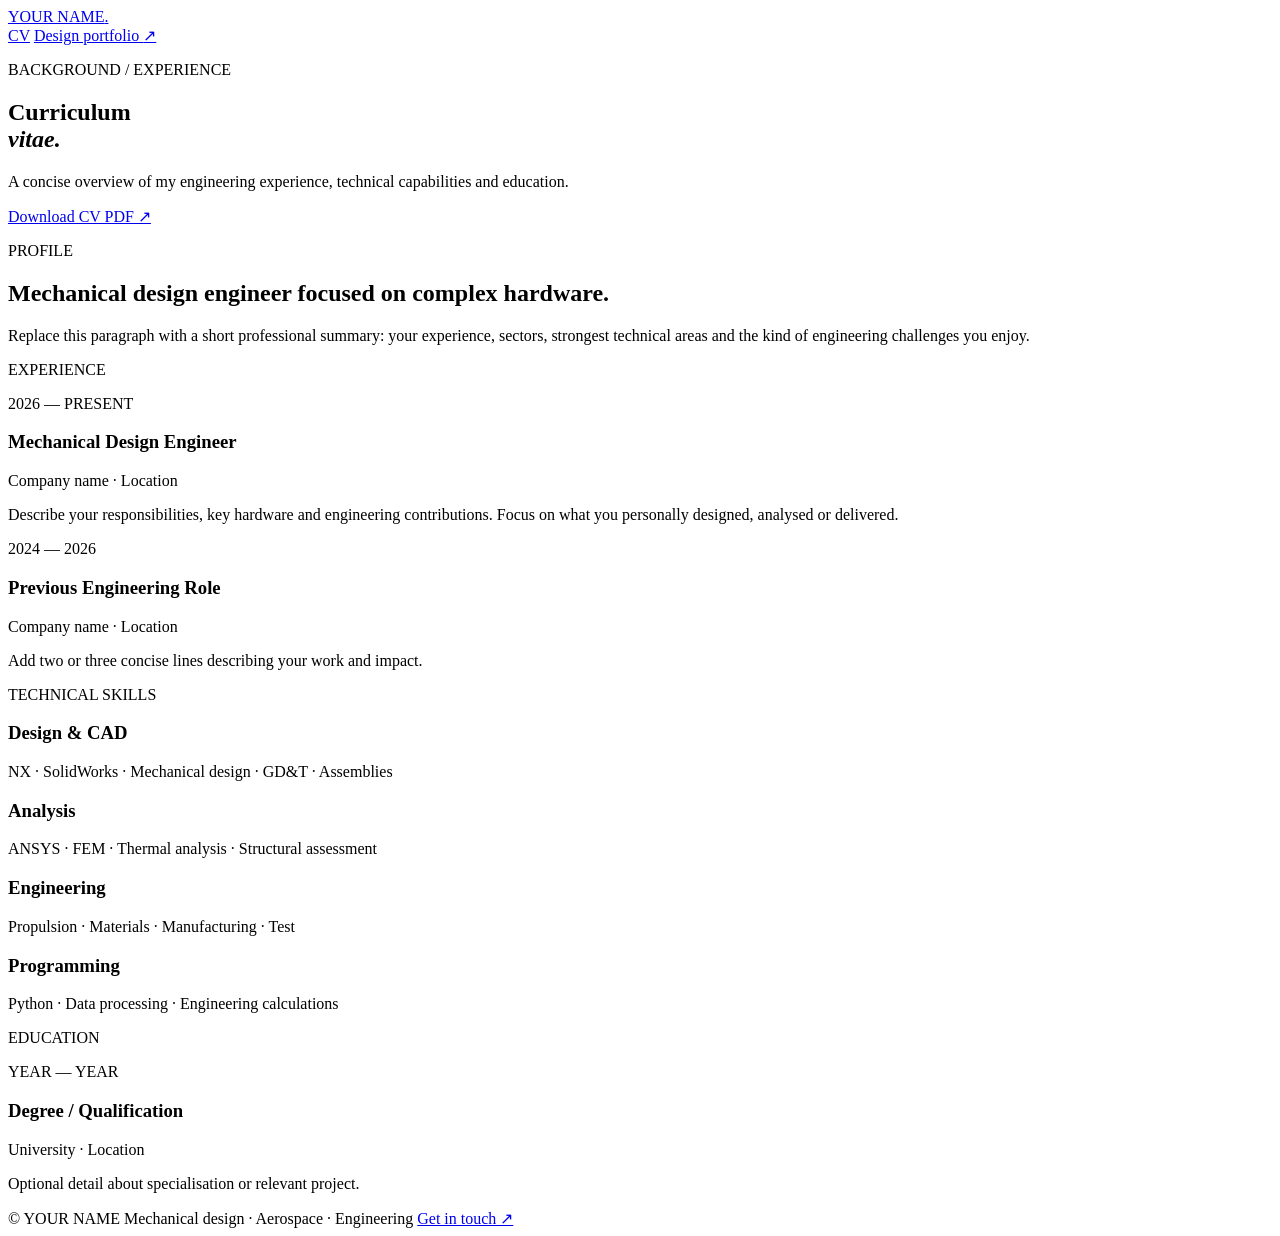
==== cv.html @ 078026ac "Add files via upload" ====
<!doctype html>
<html lang="en">
<head>
  <meta charset="utf-8">
  <meta name="viewport" content="width=device-width, initial-scale=1">
  <title>CV — Your Name</title>
  <link rel="stylesheet" href="assets/css/style.css">
</head>
<body>
  <header class="site-header">
    <a class="wordmark" href="index.html">YOUR NAME<span>.</span></a>
    <nav class="main-nav" aria-label="Main navigation">
      <a class="active" href="cv.html">CV</a>
      <a href="portfolio.html">Design portfolio <span class="nav-arrow">↗</span></a>
    </nav>
  </header>

  <main class="page-main cv-main">
    <section class="page-intro cv-heading">
      <p class="eyebrow">BACKGROUND / EXPERIENCE</p>
      <h1>Curriculum<br><em>vitae.</em></h1>
      <p class="page-lede">A concise overview of my engineering experience, technical capabilities and education.</p>
      <a class="button-link" href="assets/Your_Name_CV.pdf" target="_blank" rel="noopener">Download CV PDF ↗</a>
    </section>

    <section class="cv-section">
      <p class="eyebrow">PROFILE</p>
      <div class="cv-content">
        <h2>Mechanical design engineer focused on complex hardware.</h2>
        <p>Replace this paragraph with a short professional summary: your experience, sectors, strongest technical areas and the kind of engineering challenges you enjoy.</p>
      </div>
    </section>

    <section class="cv-section">
      <p class="eyebrow">EXPERIENCE</p>
      <div class="cv-content timeline">
        <article class="timeline-item">
          <div class="timeline-date">2026 — PRESENT</div>
          <div><h3>Mechanical Design Engineer</h3><p class="company">Company name · Location</p><p>Describe your responsibilities, key hardware and engineering contributions. Focus on what you personally designed, analysed or delivered.</p></div>
        </article>
        <article class="timeline-item">
          <div class="timeline-date">2024 — 2026</div>
          <div><h3>Previous Engineering Role</h3><p class="company">Company name · Location</p><p>Add two or three concise lines describing your work and impact.</p></div>
        </article>
      </div>
    </section>

    <section class="cv-section">
      <p class="eyebrow">TECHNICAL SKILLS</p>
      <div class="cv-content skill-columns">
        <div><h3>Design & CAD</h3><p>NX · SolidWorks · Mechanical design · GD&T · Assemblies</p></div>
        <div><h3>Analysis</h3><p>ANSYS · FEM · Thermal analysis · Structural assessment</p></div>
        <div><h3>Engineering</h3><p>Propulsion · Materials · Manufacturing · Test</p></div>
        <div><h3>Programming</h3><p>Python · Data processing · Engineering calculations</p></div>
      </div>
    </section>

    <section class="cv-section">
      <p class="eyebrow">EDUCATION</p>
      <div class="cv-content timeline">
        <article class="timeline-item">
          <div class="timeline-date">YEAR — YEAR</div>
          <div><h3>Degree / Qualification</h3><p class="company">University · Location</p><p>Optional detail about specialisation or relevant project.</p></div>
        </article>
      </div>
    </section>
  </main>

  <footer class="site-footer">
    <span>© <span id="year"></span> YOUR NAME</span>
    <span>Mechanical design · Aerospace · Engineering</span>
    <a href="mailto:your.email@example.com">Get in touch ↗</a>
  </footer>
  <script src="assets/js/site.js"></script>
</body>
</html>
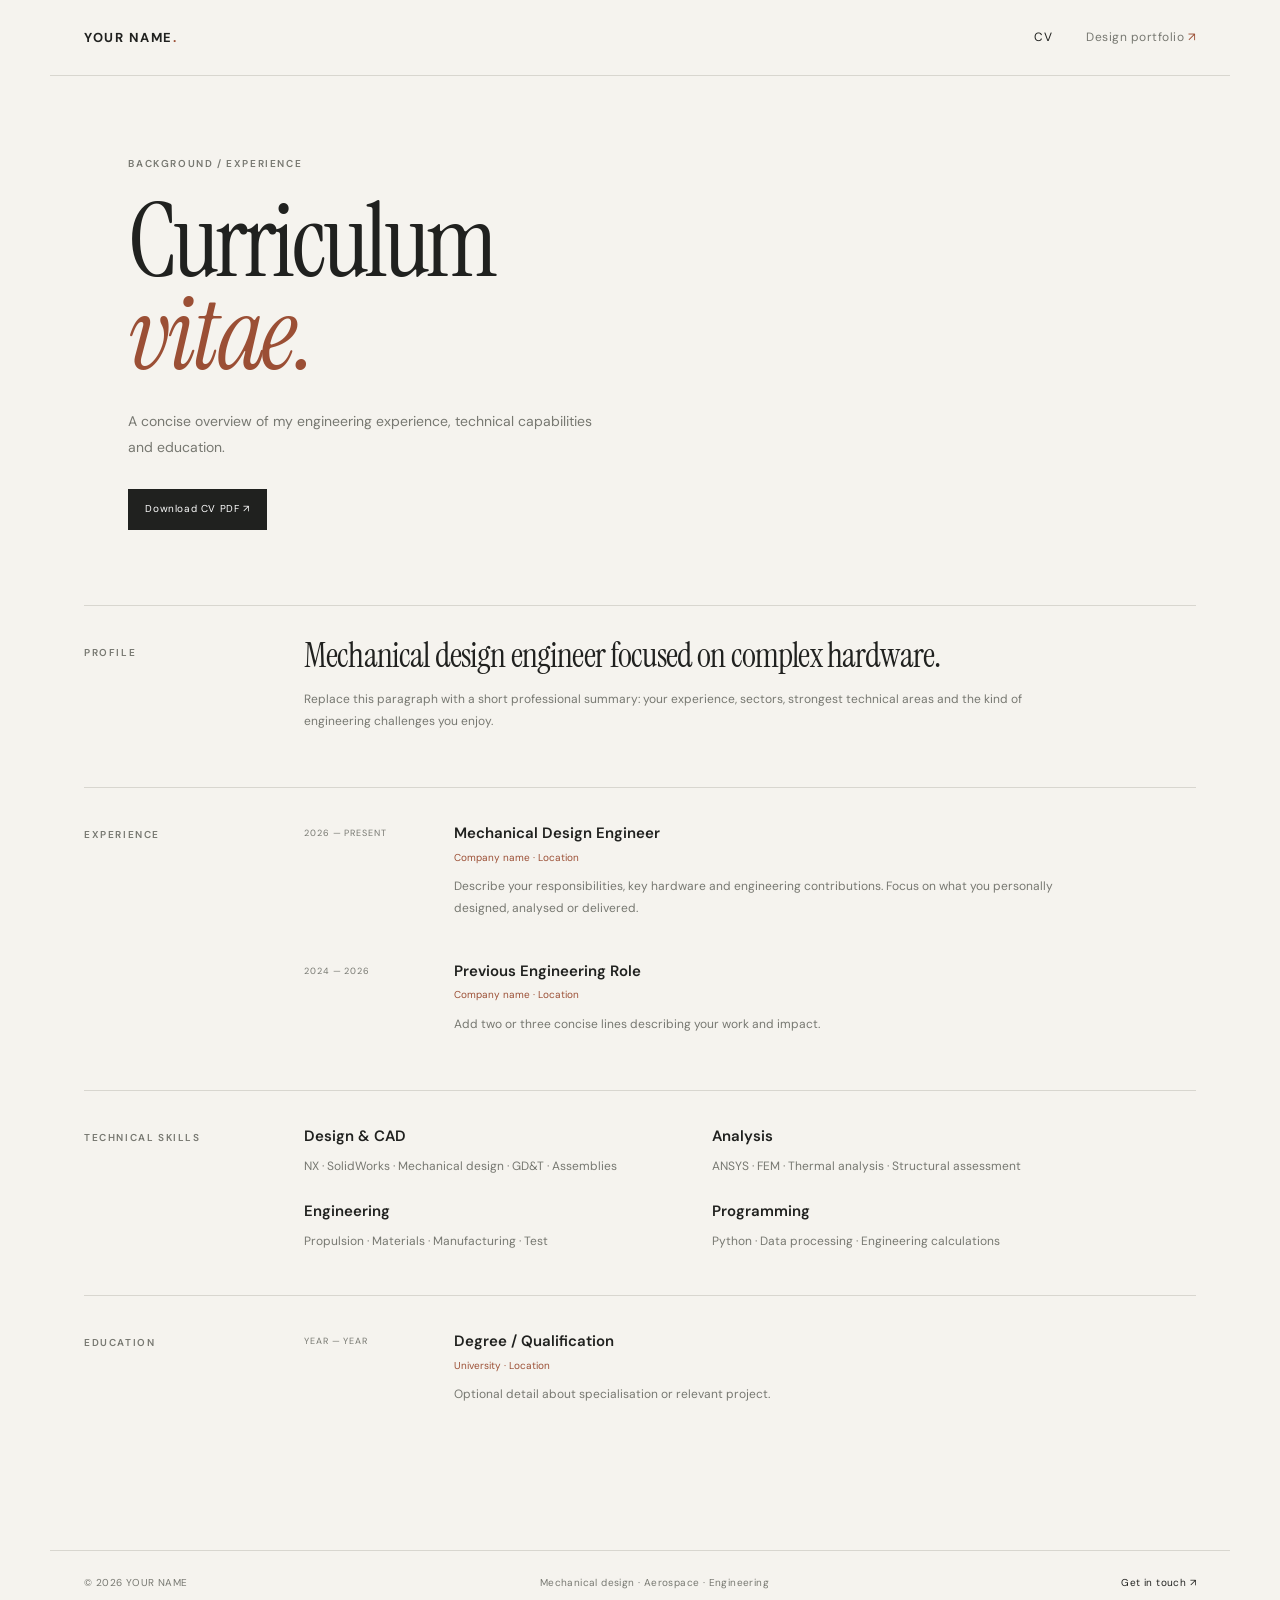
==== commit 0d31b987: "Update CV PDF link to new file name" ====
--- a/cv.html
+++ b/cv.html
@@ -20,7 +20,7 @@
       <p class="eyebrow">BACKGROUND / EXPERIENCE</p>
       <h1>Curriculum<br><em>vitae.</em></h1>
       <p class="page-lede">A concise overview of my engineering experience, technical capabilities and education.</p>
-      <a class="button-link" href="assets/Your_Name_CV.pdf" target="_blank" rel="noopener">Download CV PDF ↗</a>
+      <a class="button-link" href="01_Aaron Sidhu CV.pdf" target="_blank" rel="noopener">Download CV PDF ↗</a>
     </section>
 
     <section class="cv-section">
--- a/assets/css/style.css
+++ b/assets/css/style.css
@@ -0,0 +1,144 @@
+@import url('https://fonts.googleapis.com/css2?family=DM+Sans:wght@400;500;600;700&family=Instrument+Serif:ital@0;1&display=swap');
+
+:root {
+  --paper: #f5f3ee;
+  --ink: #20211f;
+  --muted: #777871;
+  --line: #d8d6cf;
+  --accent: #9b4f35;
+  --serif: "Instrument Serif", "Iowan Old Style", "Baskerville", Georgia, serif;
+  --sans: "DM Sans", Arial, sans-serif;
+  --page: 1180px;
+}
+* { box-sizing: border-box; }
+html { scroll-behavior: smooth; }
+body { margin: 0; background: var(--paper); color: var(--ink); font-family: var(--sans); font-size: 14px; line-height: 1.65; }
+a { color: inherit; text-decoration: none; }
+.site-header { max-width: var(--page); margin: 0 auto; padding: 27px 34px; display: flex; align-items: center; justify-content: space-between; border-bottom: 1px solid var(--line); }
+.wordmark { font-size: 13px; letter-spacing: .12em; font-weight: 700; }
+.wordmark span, .period { color: var(--accent); }
+.main-nav { display: flex; gap: 34px; font-size: 12px; letter-spacing: .04em; }
+.main-nav a { color: var(--muted); transition: color .2s; }
+.main-nav a:hover, .main-nav a.active { color: var(--ink); }
+.nav-arrow { color: var(--accent); }
+main { max-width: var(--page); margin: 0 auto; padding: 0 34px; }
+.intro-wrap { min-height: 610px; display: grid; grid-template-columns: 1.15fr .85fr; align-items: center; gap: 9%; padding: 80px 4% 88px; }
+.eyebrow { font-size: 10px; letter-spacing: .16em; font-weight: 600; color: var(--muted); margin: 0 0 22px; }
+.eyebrow span { color: var(--accent); padding: 0 5px; }
+h1, h2, h3, p { margin-top: 0; }
+h1 { font-family: var(--serif); font-size: clamp(58px, 7.5vw, 100px); line-height: .91; letter-spacing: -.035em; font-weight: 400; margin: 0 0 28px; }
+h1 em, h2 em, .about-statement em { color: var(--accent); font-weight: 400; }
+.intro-text { color: #5d5e58; max-width: 470px; font-size: 15px; line-height: 1.9; }
+.intro-links { display: flex; gap: 28px; margin-top: 34px; flex-wrap: wrap; }
+.text-link { display: inline-block; font-size: 11px; letter-spacing: .04em; border-bottom: 1px solid var(--ink); padding-bottom: 5px; }
+.text-link span { color: var(--accent); padding-left: 9px; }
+.muted-link { color: var(--muted); border-color: var(--line); }
+.portrait-frame { margin: 0; position: relative; background: #e5e2da; min-height: 380px; aspect-ratio: 4 / 5; max-height: 490px; }
+.portrait-frame img { width: 100%; height: 100%; position: absolute; inset: 0; object-fit: cover; }
+.portrait-frame figcaption { position: absolute; bottom: -28px; left: 0; color: var(--muted); font-size: 10px; letter-spacing: .04em; }
+.image-placeholder { display: grid; place-items: center; background: #e8e5dd; }
+.placeholder-label { display: none; text-align: center; color: #777871; font-size: 11px; letter-spacing: .14em; }
+.placeholder-label small { font-size: 9px; letter-spacing: .02em; }
+.home-work { padding: 68px 0 100px; border-top: 1px solid var(--line); }
+.section-heading { display: flex; align-items: end; justify-content: space-between; margin-bottom: 32px; }
+.section-heading .eyebrow { margin-bottom: 10px; }
+h2 { font-family: var(--serif); font-size: clamp(38px, 5vw, 58px); line-height: 1; font-weight: 400; letter-spacing: -.025em; margin-bottom: 0; }
+.featured-grid { display: grid; grid-template-columns: 1.15fr .85fr; gap: 38px 26px; align-items: start; }
+.featured-card { display: block; min-width: 0; }
+.featured-1 { grid-row: span 2; }
+.featured-media { position: relative; background: #e7e4dc; aspect-ratio: 1.5; overflow: hidden; }
+.featured-1 .featured-media { aspect-ratio: .95; }
+.featured-media img { width: 100%; height: 100%; object-fit: cover; transition: transform .5s; }
+.featured-card:hover .featured-media img { transform: scale(1.025); }
+.card-meta { display: flex; justify-content: space-between; color: var(--muted); font-size: 9px; letter-spacing: .1em; text-transform: uppercase; margin-top: 14px; }
+.featured-card h3 { font-family: var(--serif); font-weight: 400; font-size: 27px; margin: 5px 0 0; }
+.about-strip { border-top: 1px solid var(--line); padding: 70px 0 85px; }
+.about-statement { font-family: var(--serif); font-size: clamp(36px, 5vw, 59px); line-height: 1.08; max-width: 850px; margin-bottom: 28px; }
+.site-footer { max-width: var(--page); margin: 0 auto; border-top: 1px solid var(--line); padding: 24px 34px 30px; display: flex; justify-content: space-between; gap: 18px; color: var(--muted); font-size: 10px; letter-spacing: .04em; }
+.site-footer a { color: var(--ink); }
+.page-main { padding-top: 80px; }
+.page-intro { max-width: 760px; padding: 0 4% 66px; }
+.page-intro h1 { font-size: clamp(62px, 8vw, 104px); }
+.page-lede { max-width: 470px; color: var(--muted); font-size: 14px; line-height: 1.85; margin: 25px 0 0; }
+.portfolio-toolbar { border-top: 1px solid var(--line); border-bottom: 1px solid var(--line); padding: 17px 0; display: flex; align-items: center; justify-content: space-between; gap: 20px; color: var(--muted); font-size: 9px; letter-spacing: .13em; }
+.filter-list { display: flex; flex-wrap: wrap; gap: 17px; }
+.filter-button { border: 0; padding: 3px 0; background: none; color: var(--muted); font: inherit; font-size: 10px; letter-spacing: .04em; cursor: pointer; }
+.filter-button.selected { color: var(--ink); border-bottom: 1px solid var(--accent); }
+.portfolio-list { padding-bottom: 80px; }
+.project-section { padding: 46px 0 55px; border-bottom: 1px solid var(--line); }
+.project-heading { display: grid; grid-template-columns: 120px 1fr auto; align-items: start; gap: 20px; margin-bottom: 24px; }
+.project-index, .project-category { color: var(--muted); font-size: 9px; letter-spacing: .12em; text-transform: uppercase; padding-top: 8px; }
+.project-heading h2 { font-size: clamp(30px, 4vw, 43px); margin: 0 0 8px; }
+.project-heading p { color: var(--muted); font-size: 12px; margin: 0; max-width: 570px; }
+.image-scrapbook { display: grid; grid-template-columns: repeat(12, 1fr); gap: 13px; align-items: start; }
+.scrap-image { grid-column: span 4; border: 0; padding: 0; position: relative; overflow: hidden; background: #e7e4dc; cursor: zoom-in; min-height: 150px; }
+.scrap-image:nth-child(4n + 1) { grid-column: span 6; }
+.scrap-image:nth-child(4n + 2) { grid-column: span 6; margin-top: 34px; }
+.scrap-image:nth-child(4n + 3) { grid-column: span 4; }
+.scrap-image:nth-child(4n + 4) { grid-column: span 8; }
+.scrap-image img { display: block; width: 100%; height: auto; max-height: 560px; object-fit: contain; transition: transform .45s; }
+.scrap-image:hover img { transform: scale(1.025); }
+.missing-image { min-height: 210px; width: 100%; background: #e7e4dc; }
+.missing-label { display: block; padding: 15px; color: var(--muted); font-size: 9px; letter-spacing: .12em; text-align: center; }
+.missing-label small { letter-spacing: 0; }
+.lightbox { display: none; position: fixed; z-index: 20; inset: 0; background: rgba(19,20,19,.96); color: white; align-items: center; justify-content: center; padding: 55px 8%; }
+.lightbox.open { display: flex; }
+.lightbox figure { margin: 0; max-width: 100%; max-height: 100%; text-align: center; }
+.lightbox figure img { display: block; max-width: 100%; max-height: calc(100vh - 115px); object-fit: contain; margin: auto; }
+.lightbox figcaption { color: #c4c4bd; font-size: 10px; letter-spacing: .08em; margin-top: 13px; }
+.lightbox button { position: absolute; background: none; border: 0; color: white; font-size: 30px; cursor: pointer; padding: 12px; }
+.lightbox-close { top: 16px; right: 24px; font-size: 38px !important; }
+.lightbox-prev { left: 20px; top: 50%; }
+.lightbox-next { right: 20px; top: 50%; }
+.no-scroll { overflow: hidden; }
+.cv-main { padding-bottom: 90px; }
+.cv-heading { padding-bottom: 75px; }
+.button-link { display: inline-block; margin-top: 28px; background: var(--ink); color: white; padding: 12px 17px; font-size: 10px; letter-spacing: .06em; }
+.cv-section { display: grid; grid-template-columns: 190px 1fr; gap: 30px; padding: 33px 0 43px; border-top: 1px solid var(--line); }
+.cv-section > .eyebrow { padding-top: 6px; }
+.cv-content { max-width: 780px; }
+.cv-content h2 { font-size: 34px; max-width: 650px; margin-bottom: 15px; }
+.cv-content p { color: var(--muted); font-size: 12px; line-height: 1.85; }
+.timeline { display: grid; gap: 27px; }
+.timeline-item { display: grid; grid-template-columns: 130px 1fr; gap: 20px; }
+.timeline-date { color: var(--muted); font-size: 9px; letter-spacing: .1em; padding-top: 5px; }
+.timeline-item h3, .skill-columns h3 { font-size: 15px; margin: 0 0 3px; font-weight: 600; }
+.timeline-item .company { margin-bottom: 8px; color: var(--accent); font-size: 10px; }
+.skill-columns { display: grid; grid-template-columns: 1fr 1fr; gap: 22px 35px; }
+.skill-columns p { margin: 6px 0 0; }
+
+@media (max-width: 700px) {
+  .site-header { padding: 20px 20px; }
+  .main-nav { gap: 17px; font-size: 10px; }
+  main { padding-left: 20px; padding-right: 20px; }
+  .intro-wrap { grid-template-columns: 1fr; gap: 42px; padding: 65px 2% 75px; }
+  .intro-copy { order: 1; }
+  .portrait-frame { order: 0; width: 65%; min-height: 260px; max-height: 360px; margin-left: auto; }
+  .section-heading { align-items: start; gap: 20px; flex-direction: column; }
+  .featured-grid { grid-template-columns: 1fr; gap: 30px; }
+  .featured-1 { grid-row: auto; }
+  .featured-1 .featured-media { aspect-ratio: 1.4; }
+  .page-main { padding-top: 55px; }
+  .page-intro { padding-left: 2%; padding-right: 2%; }
+  .portfolio-toolbar { align-items: flex-start; flex-direction: column; }
+  .filter-list { gap: 12px; }
+  .project-heading { grid-template-columns: 1fr auto; gap: 7px; }
+  .project-index { grid-column: 1 / -1; }
+  .project-heading > div:nth-child(2) { grid-column: 1; }
+  .project-category { grid-column: 2; grid-row: 2; }
+  .image-scrapbook { grid-template-columns: repeat(6, 1fr); gap: 9px; }
+  .scrap-image, .scrap-image:nth-child(n) { grid-column: span 3; margin-top: 0; }
+  .scrap-image:nth-child(3n) { grid-column: span 6; }
+  .cv-section { grid-template-columns: 1fr; gap: 10px; }
+  .timeline-item { grid-template-columns: 1fr; gap: 3px; }
+  .skill-columns { grid-template-columns: 1fr 1fr; gap: 18px; }
+  .site-footer { padding: 22px 20px; flex-wrap: wrap; }
+}
+@media (max-width: 420px) {
+  .wordmark { font-size: 11px; }
+  .main-nav { gap: 11px; }
+  .skill-columns { grid-template-columns: 1fr; }
+  .lightbox { padding: 55px 12px; }
+  .lightbox-prev { left: 0; }
+  .lightbox-next { right: 0; }
+}
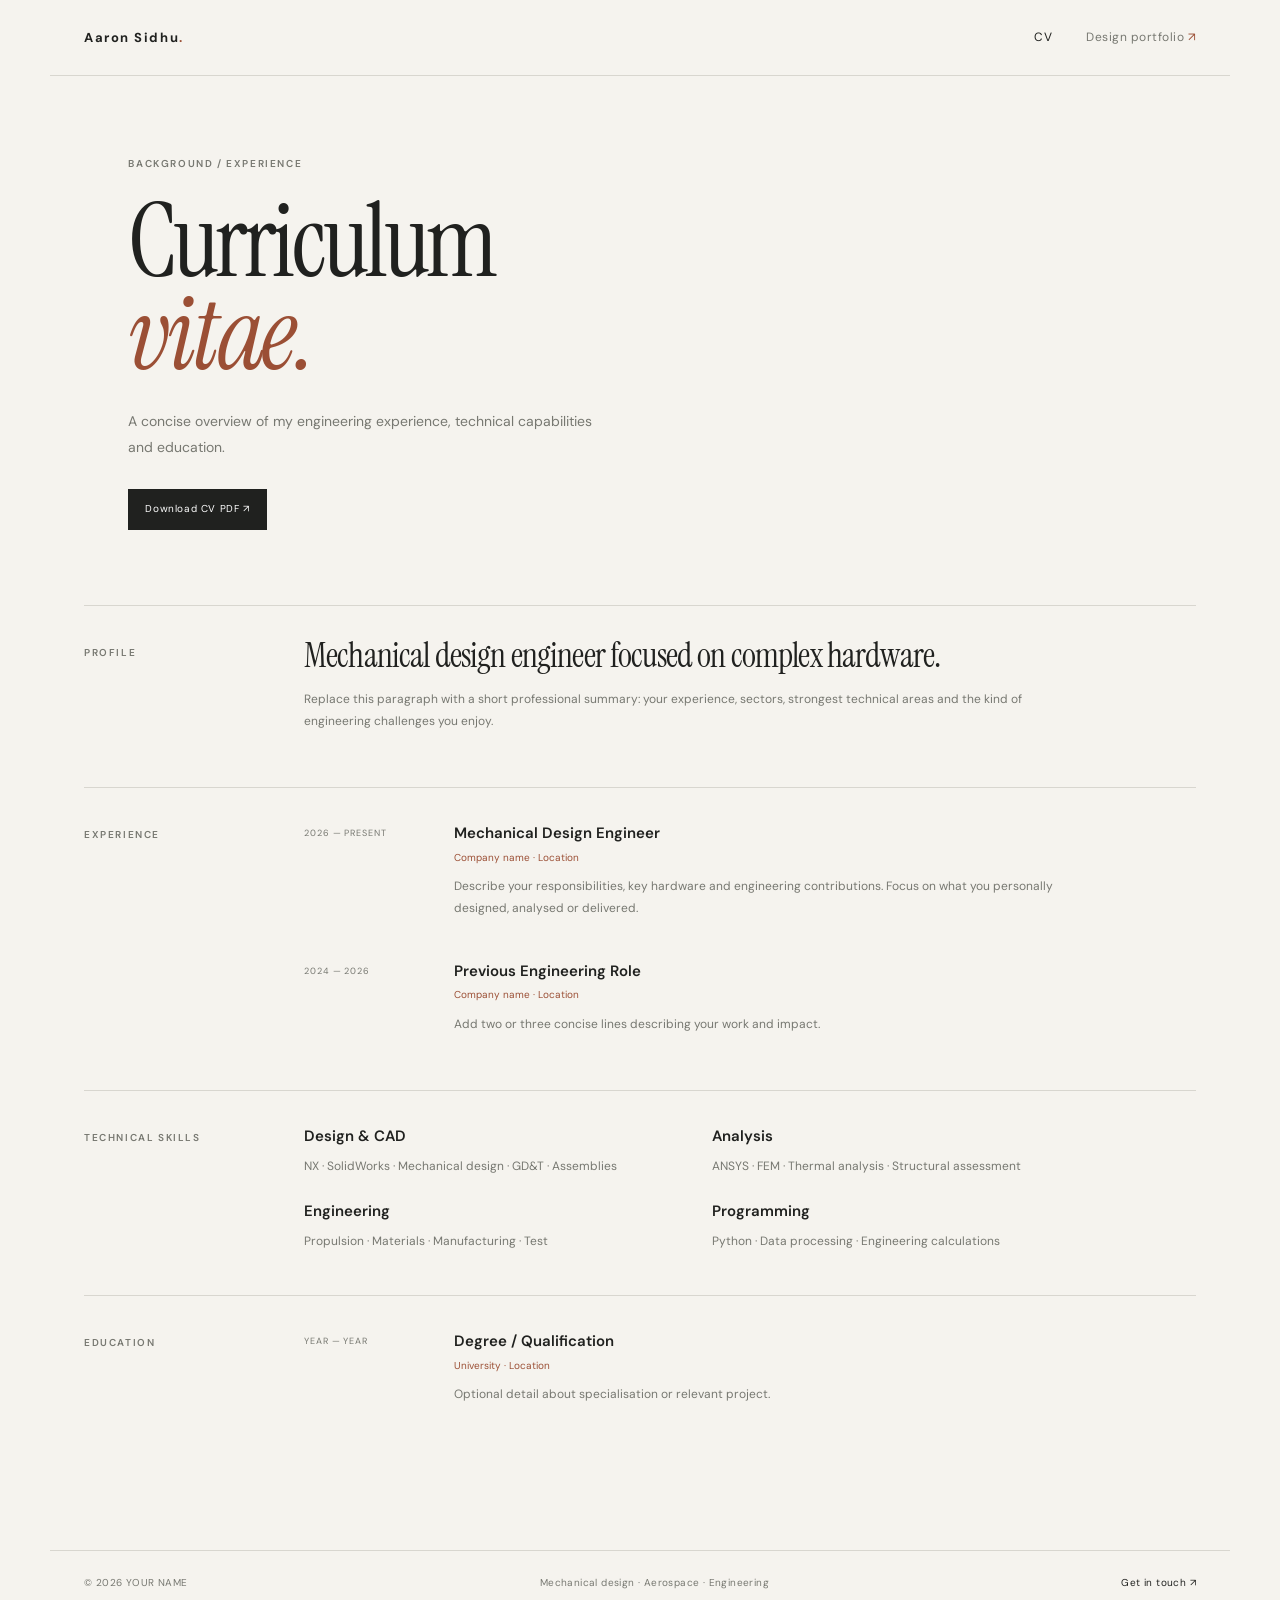
==== commit 6c4b657e: "Update CV title and author name" ====
--- a/cv.html
+++ b/cv.html
@@ -3,12 +3,12 @@
 <head>
   <meta charset="utf-8">
   <meta name="viewport" content="width=device-width, initial-scale=1">
-  <title>CV — Your Name</title>
+  <title>CV — Aaron Sidhu</title>
   <link rel="stylesheet" href="assets/css/style.css">
 </head>
 <body>
   <header class="site-header">
-    <a class="wordmark" href="index.html">YOUR NAME<span>.</span></a>
+    <a class="wordmark" href="index.html">Aaron Sidhu<span>.</span></a>
     <nav class="main-nav" aria-label="Main navigation">
       <a class="active" href="cv.html">CV</a>
       <a href="portfolio.html">Design portfolio <span class="nav-arrow">↗</span></a>
@@ -20,7 +20,7 @@
       <p class="eyebrow">BACKGROUND / EXPERIENCE</p>
       <h1>Curriculum<br><em>vitae.</em></h1>
       <p class="page-lede">A concise overview of my engineering experience, technical capabilities and education.</p>
-      <a class="button-link" href="01_Aaron Sidhu CV.pdf" target="_blank" rel="noopener">Download CV PDF ↗</a>
+      <a class="button-link" href="assets/01_Aaron%20Sidhu%20CV.pdf" target="_blank" rel="noopener">Download CV PDF ↗</a>
     </section>
 
     <section class="cv-section">
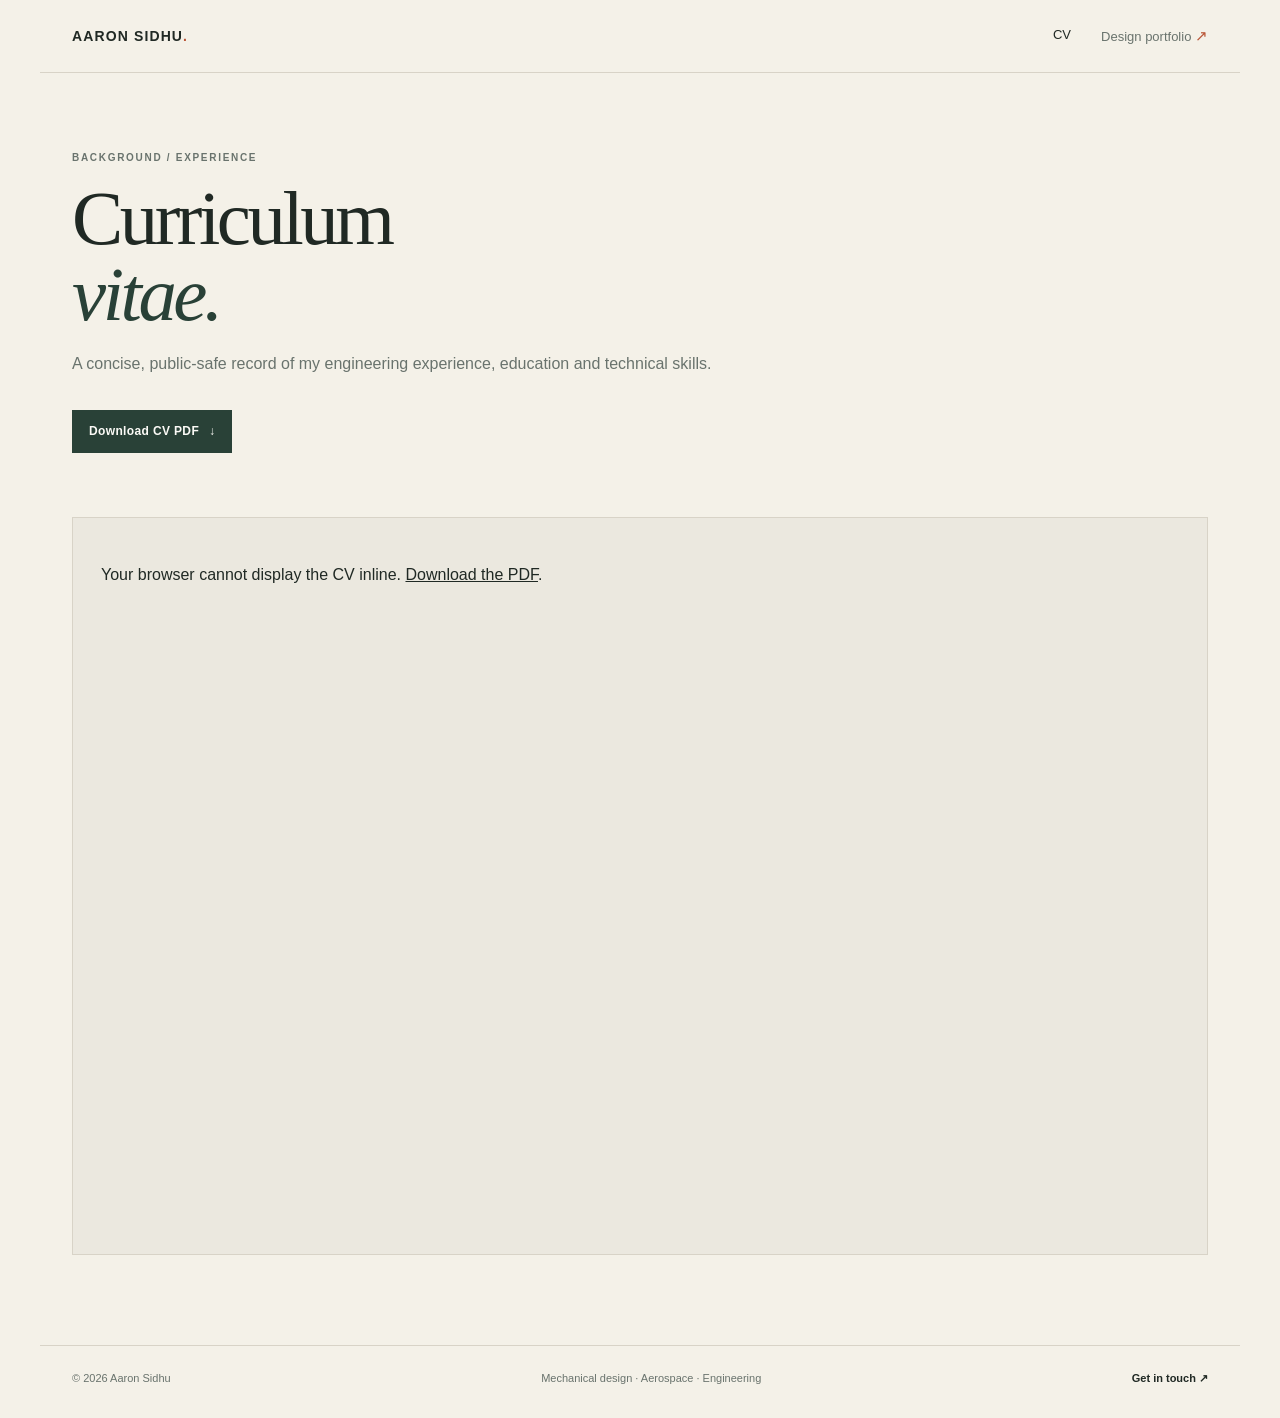
==== commit e380d82a: "Add files via upload" ====
--- a/cv.html
+++ b/cv.html
@@ -1,76 +1,5 @@
 <!doctype html>
-<html lang="en">
-<head>
-  <meta charset="utf-8">
-  <meta name="viewport" content="width=device-width, initial-scale=1">
-  <title>CV — Aaron Sidhu</title>
-  <link rel="stylesheet" href="assets/css/style.css">
-</head>
-<body>
-  <header class="site-header">
-    <a class="wordmark" href="index.html">Aaron Sidhu<span>.</span></a>
-    <nav class="main-nav" aria-label="Main navigation">
-      <a class="active" href="cv.html">CV</a>
-      <a href="portfolio.html">Design portfolio <span class="nav-arrow">↗</span></a>
-    </nav>
-  </header>
-
-  <main class="page-main cv-main">
-    <section class="page-intro cv-heading">
-      <p class="eyebrow">BACKGROUND / EXPERIENCE</p>
-      <h1>Curriculum<br><em>vitae.</em></h1>
-      <p class="page-lede">A concise overview of my engineering experience, technical capabilities and education.</p>
-      <a class="button-link" href="assets/01_Aaron%20Sidhu%20CV.pdf" target="_blank" rel="noopener">Download CV PDF ↗</a>
-    </section>
-
-    <section class="cv-section">
-      <p class="eyebrow">PROFILE</p>
-      <div class="cv-content">
-        <h2>Mechanical design engineer focused on complex hardware.</h2>
-        <p>Replace this paragraph with a short professional summary: your experience, sectors, strongest technical areas and the kind of engineering challenges you enjoy.</p>
-      </div>
-    </section>
-
-    <section class="cv-section">
-      <p class="eyebrow">EXPERIENCE</p>
-      <div class="cv-content timeline">
-        <article class="timeline-item">
-          <div class="timeline-date">2026 — PRESENT</div>
-          <div><h3>Mechanical Design Engineer</h3><p class="company">Company name · Location</p><p>Describe your responsibilities, key hardware and engineering contributions. Focus on what you personally designed, analysed or delivered.</p></div>
-        </article>
-        <article class="timeline-item">
-          <div class="timeline-date">2024 — 2026</div>
-          <div><h3>Previous Engineering Role</h3><p class="company">Company name · Location</p><p>Add two or three concise lines describing your work and impact.</p></div>
-        </article>
-      </div>
-    </section>
-
-    <section class="cv-section">
-      <p class="eyebrow">TECHNICAL SKILLS</p>
-      <div class="cv-content skill-columns">
-        <div><h3>Design & CAD</h3><p>NX · SolidWorks · Mechanical design · GD&T · Assemblies</p></div>
-        <div><h3>Analysis</h3><p>ANSYS · FEM · Thermal analysis · Structural assessment</p></div>
-        <div><h3>Engineering</h3><p>Propulsion · Materials · Manufacturing · Test</p></div>
-        <div><h3>Programming</h3><p>Python · Data processing · Engineering calculations</p></div>
-      </div>
-    </section>
-
-    <section class="cv-section">
-      <p class="eyebrow">EDUCATION</p>
-      <div class="cv-content timeline">
-        <article class="timeline-item">
-          <div class="timeline-date">YEAR — YEAR</div>
-          <div><h3>Degree / Qualification</h3><p class="company">University · Location</p><p>Optional detail about specialisation or relevant project.</p></div>
-        </article>
-      </div>
-    </section>
-  </main>
-
-  <footer class="site-footer">
-    <span>© <span id="year"></span> YOUR NAME</span>
-    <span>Mechanical design · Aerospace · Engineering</span>
-    <a href="mailto:your.email@example.com">Get in touch ↗</a>
-  </footer>
-  <script src="assets/js/site.js"></script>
-</body>
-</html>
+<html lang="en"><head><meta charset="utf-8"><meta name="viewport" content="width=device-width, initial-scale=1"><meta name="description" content="Aaron Sidhu's public CV - mechanical design and propulsion engineering."><title>CV - Aaron Sidhu</title><link rel="stylesheet" href="assets/css/style.css"></head><body>
+<header class="site-header"><a class="wordmark" href="index.html">AARON SIDHU<span>.</span></a><nav class="main-nav" aria-label="Main navigation"><a href="cv.html" class="active">CV</a><a href="portfolio.html" class="">Design portfolio <span class="nav-arrow" aria-hidden="true">&nearr;</span></a></nav></header>
+<main class="page-main cv-main"><section class="page-intro cv-heading"><p class="eyebrow">BACKGROUND / EXPERIENCE</p><h1>Curriculum<br><em>vitae.</em></h1><p class="page-lede">A concise, public-safe record of my engineering experience, education and technical skills.</p><a class="button-link" href="assets/docs/Aaron_Sidhu_Public_CV.pdf" download>Download CV PDF <span aria-hidden="true">&darr;</span></a></section><section class="cv-viewer" aria-label="CV document"><object data="assets/docs/Aaron_Sidhu_Public_CV.pdf" type="application/pdf" aria-label="Aaron Sidhu public CV"><p>Your browser cannot display the CV inline. <a href="assets/docs/Aaron_Sidhu_Public_CV.pdf" download>Download the PDF</a>.</p></object></section></main>
+<footer class="site-footer"><span>&copy; <span class="year"></span> Aaron Sidhu</span><span>Mechanical design &middot; Aerospace &middot; Engineering</span><a href="mailto:aaronsidhu99@yahoo.com">Get in touch <span aria-hidden="true">&nearr;</span></a></footer><script src="assets/js/site.js" defer></script></body></html>
--- a/assets/css/style.css
+++ b/assets/css/style.css
@@ -1,144 +1,7 @@
-@import url('https://fonts.googleapis.com/css2?family=DM+Sans:wght@400;500;600;700&family=Instrument+Serif:ital@0;1&display=swap');
 
-:root {
-  --paper: #f5f3ee;
-  --ink: #20211f;
-  --muted: #777871;
-  --line: #d8d6cf;
-  --accent: #9b4f35;
-  --serif: "Instrument Serif", "Iowan Old Style", "Baskerville", Georgia, serif;
-  --sans: "DM Sans", Arial, sans-serif;
-  --page: 1180px;
-}
-* { box-sizing: border-box; }
-html { scroll-behavior: smooth; }
-body { margin: 0; background: var(--paper); color: var(--ink); font-family: var(--sans); font-size: 14px; line-height: 1.65; }
-a { color: inherit; text-decoration: none; }
-.site-header { max-width: var(--page); margin: 0 auto; padding: 27px 34px; display: flex; align-items: center; justify-content: space-between; border-bottom: 1px solid var(--line); }
-.wordmark { font-size: 13px; letter-spacing: .12em; font-weight: 700; }
-.wordmark span, .period { color: var(--accent); }
-.main-nav { display: flex; gap: 34px; font-size: 12px; letter-spacing: .04em; }
-.main-nav a { color: var(--muted); transition: color .2s; }
-.main-nav a:hover, .main-nav a.active { color: var(--ink); }
-.nav-arrow { color: var(--accent); }
-main { max-width: var(--page); margin: 0 auto; padding: 0 34px; }
-.intro-wrap { min-height: 610px; display: grid; grid-template-columns: 1.15fr .85fr; align-items: center; gap: 9%; padding: 80px 4% 88px; }
-.eyebrow { font-size: 10px; letter-spacing: .16em; font-weight: 600; color: var(--muted); margin: 0 0 22px; }
-.eyebrow span { color: var(--accent); padding: 0 5px; }
-h1, h2, h3, p { margin-top: 0; }
-h1 { font-family: var(--serif); font-size: clamp(58px, 7.5vw, 100px); line-height: .91; letter-spacing: -.035em; font-weight: 400; margin: 0 0 28px; }
-h1 em, h2 em, .about-statement em { color: var(--accent); font-weight: 400; }
-.intro-text { color: #5d5e58; max-width: 470px; font-size: 15px; line-height: 1.9; }
-.intro-links { display: flex; gap: 28px; margin-top: 34px; flex-wrap: wrap; }
-.text-link { display: inline-block; font-size: 11px; letter-spacing: .04em; border-bottom: 1px solid var(--ink); padding-bottom: 5px; }
-.text-link span { color: var(--accent); padding-left: 9px; }
-.muted-link { color: var(--muted); border-color: var(--line); }
-.portrait-frame { margin: 0; position: relative; background: #e5e2da; min-height: 380px; aspect-ratio: 4 / 5; max-height: 490px; }
-.portrait-frame img { width: 100%; height: 100%; position: absolute; inset: 0; object-fit: cover; }
-.portrait-frame figcaption { position: absolute; bottom: -28px; left: 0; color: var(--muted); font-size: 10px; letter-spacing: .04em; }
-.image-placeholder { display: grid; place-items: center; background: #e8e5dd; }
-.placeholder-label { display: none; text-align: center; color: #777871; font-size: 11px; letter-spacing: .14em; }
-.placeholder-label small { font-size: 9px; letter-spacing: .02em; }
-.home-work { padding: 68px 0 100px; border-top: 1px solid var(--line); }
-.section-heading { display: flex; align-items: end; justify-content: space-between; margin-bottom: 32px; }
-.section-heading .eyebrow { margin-bottom: 10px; }
-h2 { font-family: var(--serif); font-size: clamp(38px, 5vw, 58px); line-height: 1; font-weight: 400; letter-spacing: -.025em; margin-bottom: 0; }
-.featured-grid { display: grid; grid-template-columns: 1.15fr .85fr; gap: 38px 26px; align-items: start; }
-.featured-card { display: block; min-width: 0; }
-.featured-1 { grid-row: span 2; }
-.featured-media { position: relative; background: #e7e4dc; aspect-ratio: 1.5; overflow: hidden; }
-.featured-1 .featured-media { aspect-ratio: .95; }
-.featured-media img { width: 100%; height: 100%; object-fit: cover; transition: transform .5s; }
-.featured-card:hover .featured-media img { transform: scale(1.025); }
-.card-meta { display: flex; justify-content: space-between; color: var(--muted); font-size: 9px; letter-spacing: .1em; text-transform: uppercase; margin-top: 14px; }
-.featured-card h3 { font-family: var(--serif); font-weight: 400; font-size: 27px; margin: 5px 0 0; }
-.about-strip { border-top: 1px solid var(--line); padding: 70px 0 85px; }
-.about-statement { font-family: var(--serif); font-size: clamp(36px, 5vw, 59px); line-height: 1.08; max-width: 850px; margin-bottom: 28px; }
-.site-footer { max-width: var(--page); margin: 0 auto; border-top: 1px solid var(--line); padding: 24px 34px 30px; display: flex; justify-content: space-between; gap: 18px; color: var(--muted); font-size: 10px; letter-spacing: .04em; }
-.site-footer a { color: var(--ink); }
-.page-main { padding-top: 80px; }
-.page-intro { max-width: 760px; padding: 0 4% 66px; }
-.page-intro h1 { font-size: clamp(62px, 8vw, 104px); }
-.page-lede { max-width: 470px; color: var(--muted); font-size: 14px; line-height: 1.85; margin: 25px 0 0; }
-.portfolio-toolbar { border-top: 1px solid var(--line); border-bottom: 1px solid var(--line); padding: 17px 0; display: flex; align-items: center; justify-content: space-between; gap: 20px; color: var(--muted); font-size: 9px; letter-spacing: .13em; }
-.filter-list { display: flex; flex-wrap: wrap; gap: 17px; }
-.filter-button { border: 0; padding: 3px 0; background: none; color: var(--muted); font: inherit; font-size: 10px; letter-spacing: .04em; cursor: pointer; }
-.filter-button.selected { color: var(--ink); border-bottom: 1px solid var(--accent); }
-.portfolio-list { padding-bottom: 80px; }
-.project-section { padding: 46px 0 55px; border-bottom: 1px solid var(--line); }
-.project-heading { display: grid; grid-template-columns: 120px 1fr auto; align-items: start; gap: 20px; margin-bottom: 24px; }
-.project-index, .project-category { color: var(--muted); font-size: 9px; letter-spacing: .12em; text-transform: uppercase; padding-top: 8px; }
-.project-heading h2 { font-size: clamp(30px, 4vw, 43px); margin: 0 0 8px; }
-.project-heading p { color: var(--muted); font-size: 12px; margin: 0; max-width: 570px; }
-.image-scrapbook { display: grid; grid-template-columns: repeat(12, 1fr); gap: 13px; align-items: start; }
-.scrap-image { grid-column: span 4; border: 0; padding: 0; position: relative; overflow: hidden; background: #e7e4dc; cursor: zoom-in; min-height: 150px; }
-.scrap-image:nth-child(4n + 1) { grid-column: span 6; }
-.scrap-image:nth-child(4n + 2) { grid-column: span 6; margin-top: 34px; }
-.scrap-image:nth-child(4n + 3) { grid-column: span 4; }
-.scrap-image:nth-child(4n + 4) { grid-column: span 8; }
-.scrap-image img { display: block; width: 100%; height: auto; max-height: 560px; object-fit: contain; transition: transform .45s; }
-.scrap-image:hover img { transform: scale(1.025); }
-.missing-image { min-height: 210px; width: 100%; background: #e7e4dc; }
-.missing-label { display: block; padding: 15px; color: var(--muted); font-size: 9px; letter-spacing: .12em; text-align: center; }
-.missing-label small { letter-spacing: 0; }
-.lightbox { display: none; position: fixed; z-index: 20; inset: 0; background: rgba(19,20,19,.96); color: white; align-items: center; justify-content: center; padding: 55px 8%; }
-.lightbox.open { display: flex; }
-.lightbox figure { margin: 0; max-width: 100%; max-height: 100%; text-align: center; }
-.lightbox figure img { display: block; max-width: 100%; max-height: calc(100vh - 115px); object-fit: contain; margin: auto; }
-.lightbox figcaption { color: #c4c4bd; font-size: 10px; letter-spacing: .08em; margin-top: 13px; }
-.lightbox button { position: absolute; background: none; border: 0; color: white; font-size: 30px; cursor: pointer; padding: 12px; }
-.lightbox-close { top: 16px; right: 24px; font-size: 38px !important; }
-.lightbox-prev { left: 20px; top: 50%; }
-.lightbox-next { right: 20px; top: 50%; }
-.no-scroll { overflow: hidden; }
-.cv-main { padding-bottom: 90px; }
-.cv-heading { padding-bottom: 75px; }
-.button-link { display: inline-block; margin-top: 28px; background: var(--ink); color: white; padding: 12px 17px; font-size: 10px; letter-spacing: .06em; }
-.cv-section { display: grid; grid-template-columns: 190px 1fr; gap: 30px; padding: 33px 0 43px; border-top: 1px solid var(--line); }
-.cv-section > .eyebrow { padding-top: 6px; }
-.cv-content { max-width: 780px; }
-.cv-content h2 { font-size: 34px; max-width: 650px; margin-bottom: 15px; }
-.cv-content p { color: var(--muted); font-size: 12px; line-height: 1.85; }
-.timeline { display: grid; gap: 27px; }
-.timeline-item { display: grid; grid-template-columns: 130px 1fr; gap: 20px; }
-.timeline-date { color: var(--muted); font-size: 9px; letter-spacing: .1em; padding-top: 5px; }
-.timeline-item h3, .skill-columns h3 { font-size: 15px; margin: 0 0 3px; font-weight: 600; }
-.timeline-item .company { margin-bottom: 8px; color: var(--accent); font-size: 10px; }
-.skill-columns { display: grid; grid-template-columns: 1fr 1fr; gap: 22px 35px; }
-.skill-columns p { margin: 6px 0 0; }
-
-@media (max-width: 700px) {
-  .site-header { padding: 20px 20px; }
-  .main-nav { gap: 17px; font-size: 10px; }
-  main { padding-left: 20px; padding-right: 20px; }
-  .intro-wrap { grid-template-columns: 1fr; gap: 42px; padding: 65px 2% 75px; }
-  .intro-copy { order: 1; }
-  .portrait-frame { order: 0; width: 65%; min-height: 260px; max-height: 360px; margin-left: auto; }
-  .section-heading { align-items: start; gap: 20px; flex-direction: column; }
-  .featured-grid { grid-template-columns: 1fr; gap: 30px; }
-  .featured-1 { grid-row: auto; }
-  .featured-1 .featured-media { aspect-ratio: 1.4; }
-  .page-main { padding-top: 55px; }
-  .page-intro { padding-left: 2%; padding-right: 2%; }
-  .portfolio-toolbar { align-items: flex-start; flex-direction: column; }
-  .filter-list { gap: 12px; }
-  .project-heading { grid-template-columns: 1fr auto; gap: 7px; }
-  .project-index { grid-column: 1 / -1; }
-  .project-heading > div:nth-child(2) { grid-column: 1; }
-  .project-category { grid-column: 2; grid-row: 2; }
-  .image-scrapbook { grid-template-columns: repeat(6, 1fr); gap: 9px; }
-  .scrap-image, .scrap-image:nth-child(n) { grid-column: span 3; margin-top: 0; }
-  .scrap-image:nth-child(3n) { grid-column: span 6; }
-  .cv-section { grid-template-columns: 1fr; gap: 10px; }
-  .timeline-item { grid-template-columns: 1fr; gap: 3px; }
-  .skill-columns { grid-template-columns: 1fr 1fr; gap: 18px; }
-  .site-footer { padding: 22px 20px; flex-wrap: wrap; }
-}
-@media (max-width: 420px) {
-  .wordmark { font-size: 11px; }
-  .main-nav { gap: 11px; }
-  .skill-columns { grid-template-columns: 1fr; }
-  .lightbox { padding: 55px 12px; }
-  .lightbox-prev { left: 0; }
-  .lightbox-next { right: 0; }
-}
+:root{--paper:#f4f1e8;--ink:#202924;--muted:#69736d;--green:#294137;--rust:#b95637;--line:#d8d3c7;--surface:#ebe8df;--white:#fbfaf6;--serif:Georgia,"Times New Roman",serif;--sans:"DM Sans",Inter,-apple-system,BlinkMacSystemFont,"Segoe UI",Arial,sans-serif;--max:1200px}
+*{box-sizing:border-box}html{scroll-behavior:smooth;scroll-padding-top:90px}body{margin:0;background:var(--paper);color:var(--ink);font-family:var(--sans);font-size:16px;line-height:1.62}img{display:block;max-width:100%}a{color:inherit}button{font:inherit}button:focus-visible,a:focus-visible{outline:3px solid var(--rust);outline-offset:4px}.site-header{max-width:var(--max);margin:auto;padding:24px 32px;display:flex;align-items:center;justify-content:space-between;border-bottom:1px solid var(--line)}.wordmark{text-decoration:none;font-size:14px;font-weight:800;letter-spacing:.08em}.wordmark span,.period{color:var(--rust)}.main-nav{display:flex;gap:30px}.main-nav a{text-decoration:none;color:var(--muted);font-size:13px}.main-nav a:hover,.main-nav a.active{color:var(--ink)}.nav-arrow{color:var(--rust);font-size:15px}.intro-wrap,.page-main{max-width:var(--max);margin:0 auto;padding:0 32px}.intro-wrap{display:grid;grid-template-columns:1.12fr .88fr;gap:7vw;align-items:center;padding-top:74px;padding-bottom:74px;min-height:620px}.eyebrow{font-size:10px;line-height:1.4;letter-spacing:.17em;font-weight:700;color:var(--muted);text-transform:uppercase}.intro-copy h1,.page-intro h1{font-family:var(--serif);font-weight:400;letter-spacing:-.045em;line-height:.98;font-size:clamp(3.2rem,6vw,5.8rem);margin:22px 0 26px}.intro-copy h1 em,.page-intro h1 em{font-weight:400;color:var(--green)}.intro-text{max-width:570px;color:#505b54;font-size:17px;line-height:1.75}.intro-links{display:flex;gap:28px;flex-wrap:wrap;margin-top:34px}.text-link{font-size:13px;font-weight:700;text-decoration:none;border-bottom:1px solid var(--rust);padding-bottom:4px}.text-link span{color:var(--rust);margin-left:5px}.muted-link{color:var(--muted);border-color:var(--line)}.portrait-frame{margin:0;position:relative;background:var(--surface);padding:12px 12px 0;max-width:460px;width:100%;justify-self:end}.portrait-frame:before{content:"";position:absolute;inset:28px -18px -18px 28px;border:1px solid var(--rust);z-index:0}.portrait-frame img{width:100%;aspect-ratio:1/1;object-fit:cover;position:relative;z-index:1;filter:saturate(.85)}.portrait-frame figcaption{position:relative;z-index:1;padding:12px 3px 14px;font-size:11px;letter-spacing:.06em;color:var(--muted)}.home-work{max-width:var(--max);margin:auto;padding:44px 32px 92px;border-top:1px solid var(--line)}.section-heading{display:flex;align-items:end;justify-content:space-between;gap:24px;margin-bottom:26px}.section-heading h2{font-family:var(--serif);font-weight:400;letter-spacing:-.03em;font-size:2.7rem;margin:4px 0 0}.featured-grid{display:grid;grid-template-columns:repeat(3,1fr);gap:18px}.featured-card{min-width:0}.featured-image{display:block;background:var(--surface);overflow:hidden;margin-bottom:18px}.featured-image img{width:100%;height:230px;object-fit:cover;transition:transform .45s ease}.featured-image:hover img{transform:scale(1.035)}.featured-card .eyebrow{margin:0 0 8px}.featured-card h3{font-family:var(--serif);font-weight:400;font-size:1.55rem;line-height:1.13;margin:0 0 10px}.featured-card h3 a{text-decoration:none}.featured-card p:not(.eyebrow){font-size:13px;color:var(--muted);margin:0}.site-footer{max-width:var(--max);margin:0 auto;padding:24px 32px 30px;border-top:1px solid var(--line);display:flex;justify-content:space-between;align-items:center;gap:20px;font-size:11px;color:var(--muted)}.site-footer a{text-decoration:none;color:var(--ink);font-weight:700}.page-main{padding-top:56px;padding-bottom:90px}.page-intro{padding:12px 0 36px;max-width:760px}.page-intro h1{font-size:clamp(3.1rem,6vw,5.3rem);margin:16px 0 18px}.page-lede{max-width:660px;color:var(--muted);font-size:16px;line-height:1.75}.button-link{display:inline-flex;align-items:center;gap:10px;margin-top:16px;padding:12px 17px;background:var(--green);color:var(--white);text-decoration:none;font-size:12px;font-weight:700;letter-spacing:.03em}.button-link:hover{background:var(--rust)}.cv-viewer{height:min(82vh,1100px);min-height:650px;background:var(--surface);border:1px solid var(--line);margin-top:28px}.cv-viewer object{display:block;width:100%;height:100%}.cv-viewer p{padding:28px}.project-index{padding:20px 0 24px;border-top:1px solid var(--line);border-bottom:1px solid var(--line);display:grid;grid-template-columns:180px 1fr;gap:24px}.project-index .eyebrow{margin:5px 0}.project-index-links{display:flex;flex-wrap:wrap;gap:7px 22px}.project-index-links a{font-size:12px;text-decoration:none;color:var(--muted);padding:4px 0}.project-index-links a:hover{color:var(--rust)}.project-index-links span{font-size:10px;color:var(--rust);font-weight:700;margin-right:5px}.portfolio-toolbar{display:flex;align-items:center;justify-content:space-between;gap:20px;padding:22px 0 18px}.portfolio-toolbar>span{font-size:10px;font-weight:700;letter-spacing:.14em;color:var(--muted);white-space:nowrap}.filter-list{display:flex;gap:6px;flex-wrap:wrap;justify-content:flex-end}.filter-button{border:1px solid var(--line);background:transparent;color:var(--muted);padding:7px 11px;font-size:11px;cursor:pointer}.filter-button:hover,.filter-button.active{background:var(--green);border-color:var(--green);color:var(--white)}.portfolio-list{border-top:1px solid var(--line)}.project-entry{padding:43px 0 50px;border-bottom:1px solid var(--line);scroll-margin-top:24px}.project-number{display:flex;justify-content:space-between;color:var(--rust);font-size:10px;letter-spacing:.13em;font-weight:700;text-transform:uppercase}.project-heading{max-width:850px;margin:12px 0 26px}.project-heading h2{font-family:var(--serif);font-size:clamp(2rem,3.8vw,3.4rem);font-weight:400;letter-spacing:-.035em;line-height:1.08;margin:0 0 11px}.project-summary{max-width:740px;color:var(--muted);font-size:15px;margin:0}.project-layout{display:grid;grid-template-columns:1.02fr .98fr;gap:5vw;align-items:start}.project-copy{font-size:13px;color:#505b54}.project-meta{margin:0 0 22px;padding:0}.project-meta div{display:grid;grid-template-columns:145px 1fr;gap:14px;padding:10px 0;border-top:1px solid var(--line)}.project-meta dt{font-size:9px;text-transform:uppercase;letter-spacing:.14em;color:var(--rust);font-weight:700}.project-meta dd{margin:0;color:var(--ink);font-size:12px;line-height:1.5}.project-copy section{margin:20px 0}.project-copy h3{margin:0 0 8px;color:var(--ink);font-size:11px;letter-spacing:.13em;text-transform:uppercase}.project-copy ul{margin:0;padding-left:18px}.project-copy li{padding:0 0 7px}.project-copy p{margin:0}.project-outcome{padding:15px 17px;background:#e8e5db;border-left:3px solid var(--rust)}.project-visuals{display:grid;grid-template-columns:1fr 1fr;gap:12px;align-content:start}.project-visuals.single{grid-template-columns:1fr}.project-visuals figure{margin:0;min-width:0}.gallery-image{display:block;width:100%;height:220px;padding:0;overflow:hidden;background:var(--surface);border:0;cursor:zoom-in}.project-visuals.single .gallery-image{height:350px}.gallery-image img{width:100%;height:100%;object-fit:cover;transition:transform .35s ease}.gallery-image:hover img{transform:scale(1.035)}.project-visuals figure:first-child:last-child img[src$=".svg"]{object-fit:contain;padding:10px}.project-visuals figcaption{font-size:10px;line-height:1.5;color:var(--muted);padding-top:7px}.empty-state{padding:30px 0;color:var(--muted)}[hidden]{display:none!important}body.viewer-open{overflow:hidden}.gallery-image img[src$="aetheri-concept.webp"]{object-fit:contain;background:var(--surface)}.lightbox{position:fixed;inset:0;z-index:1000;background:rgba(22,29,25,.95);display:none;align-items:center;justify-content:center;padding:55px 70px}.lightbox[aria-hidden="false"]{display:flex}.lightbox figure{margin:0;max-width:min(1100px,85vw);max-height:85vh}.lightbox figure img{max-width:100%;max-height:76vh;object-fit:contain;margin:auto}.lightbox figcaption{color:#e4e2da;font-size:12px;margin-top:12px;text-align:center}.lightbox button{position:absolute;background:transparent;border:0;color:#fff;cursor:pointer;font-size:28px;padding:10px}.lightbox-close{top:15px;right:24px}.lightbox-prev{left:22px;top:50%;transform:translateY(-50%)}.lightbox-next{right:22px;top:50%;transform:translateY(-50%)}.lightbox button:hover{color:#e79b7d}.noscript-note{padding:12px;background:var(--surface);color:var(--muted);font-size:12px}
+@media(max-width:900px){.intro-wrap{gap:5vw;padding-top:58px;min-height:0}.intro-copy h1{font-size:clamp(3rem,8vw,5rem)}.featured-grid{grid-template-columns:repeat(2,1fr)}.project-layout{grid-template-columns:1fr;gap:24px}.project-visuals{grid-template-columns:repeat(2,minmax(0,1fr))}.project-visuals.single .gallery-image{height:320px}.project-index{grid-template-columns:1fr;gap:9px}.portfolio-toolbar{align-items:flex-start;flex-direction:column}.filter-list{justify-content:flex-start}}
+@media(max-width:620px){body{font-size:15px}.site-header{padding:17px 19px}.main-nav{gap:16px}.main-nav a{font-size:12px}.intro-wrap,.page-main{padding-left:20px;padding-right:20px}.intro-wrap{display:flex;flex-direction:column;align-items:stretch;padding-top:45px;padding-bottom:55px;gap:38px}.intro-copy h1{font-size:3.6rem}.intro-text{font-size:15px}.portrait-frame{justify-self:auto;max-width:none;width:calc(100% - 12px);margin:0 0 0 4px}.portrait-frame img{aspect-ratio:1.05/1;max-height:400px}.home-work{padding:35px 20px 60px}.section-heading{align-items:flex-start;flex-direction:column}.section-heading h2{font-size:2.3rem}.featured-grid{grid-template-columns:1fr;gap:30px}.featured-image img{height:245px}.site-footer{padding:20px;display:grid;grid-template-columns:1fr auto}.site-footer span:nth-child(2){grid-column:1/-1;grid-row:2}.page-main{padding-top:34px;padding-bottom:60px}.page-intro h1{font-size:3.6rem}.page-lede{font-size:14px}.cv-viewer{height:72vh;min-height:540px;margin-top:18px}.project-index-links{display:grid;grid-template-columns:1fr 1fr;gap:4px 14px}.portfolio-toolbar{gap:12px}.filter-list{gap:5px}.filter-button{padding:7px 9px;font-size:10px}.project-entry{padding:30px 0 35px}.project-number{font-size:9px;gap:15px}.project-number span:last-child{text-align:right}.project-heading h2{font-size:2.25rem}.project-summary{font-size:14px}.project-meta div{grid-template-columns:1fr;gap:3px}.project-visuals{gap:8px}.gallery-image{height:160px}.project-visuals.single .gallery-image{height:250px}.project-visuals figcaption{font-size:9px}.lightbox{padding:55px 18px}.lightbox figure{max-width:100%;max-height:82vh}.lightbox figure img{max-height:70vh}.lightbox-prev{left:0}.lightbox-next{right:0}}
+@media(prefers-reduced-motion:reduce){html{scroll-behavior:auto}*,*::before,*::after{transition:none!important;animation:none!important}}
+@media print{.site-header,.site-footer,.portfolio-toolbar,.project-index,.lightbox{display:none!important}.page-main{max-width:none;padding:10mm}.project-entry{break-inside:avoid}.gallery-image{height:140px}}
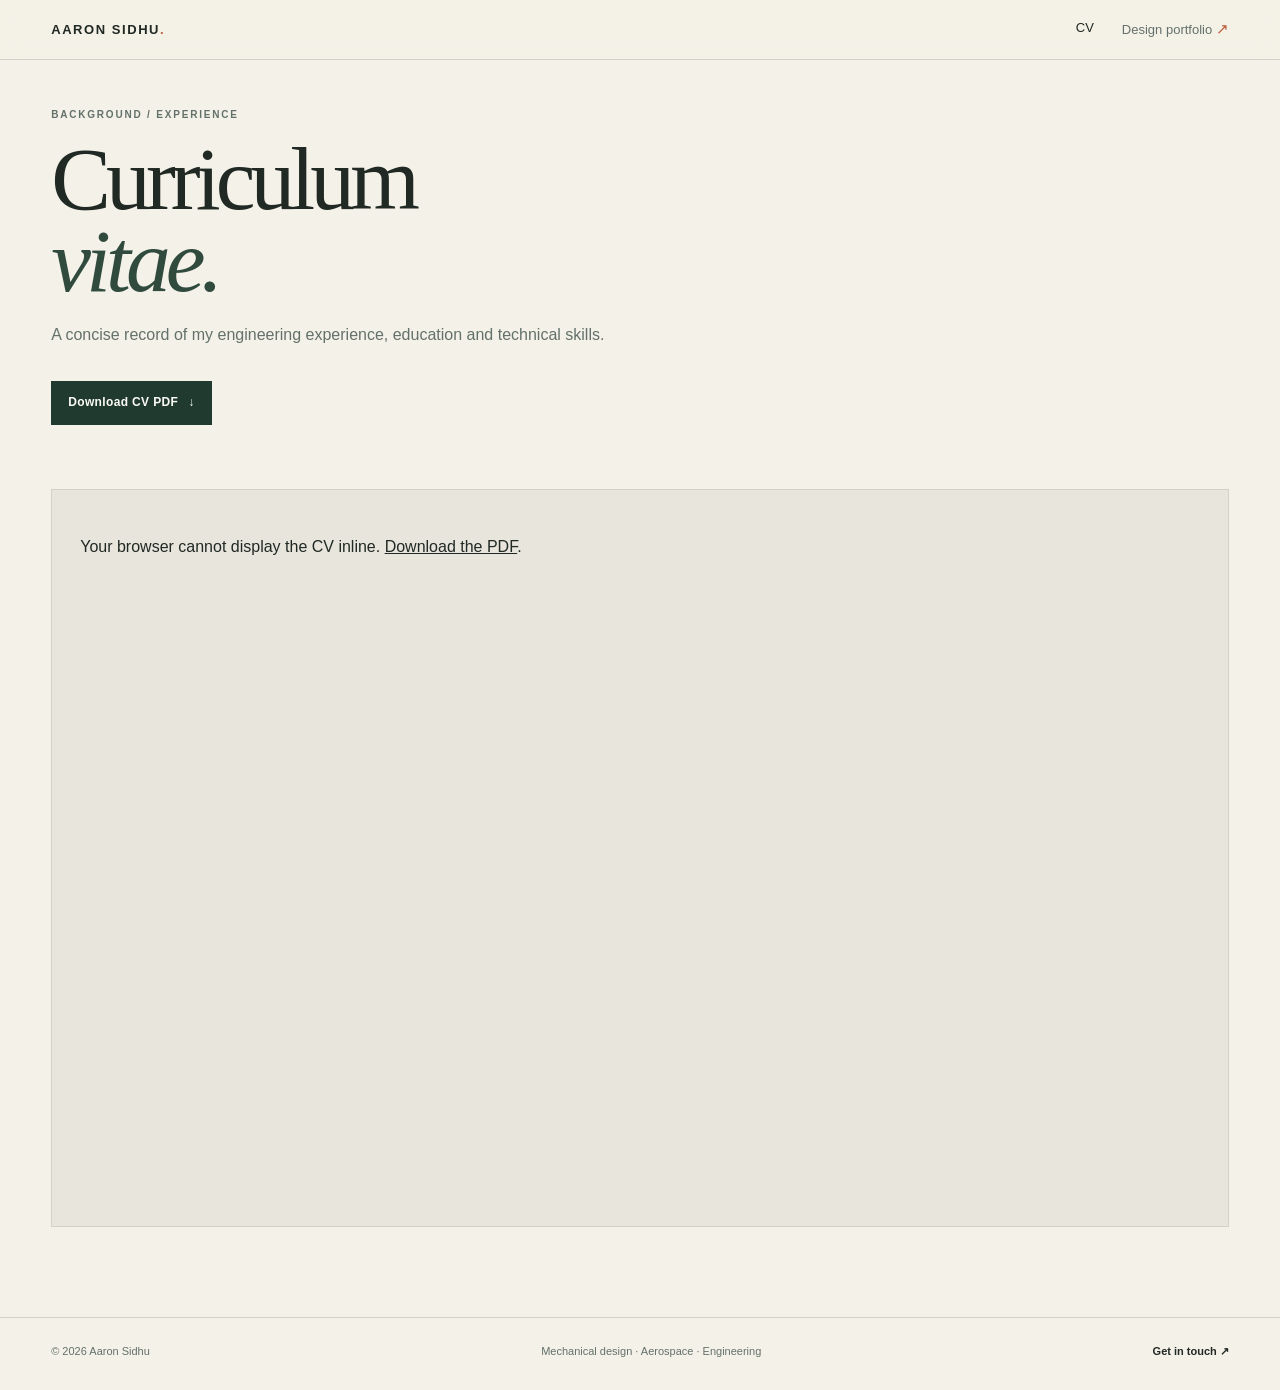
==== commit 66d525b7: "Add files via upload" ====
--- a/cv.html
+++ b/cv.html
@@ -1,5 +1,5 @@
 <!doctype html>
 <html lang="en"><head><meta charset="utf-8"><meta name="viewport" content="width=device-width, initial-scale=1"><meta name="description" content="Aaron Sidhu's public CV - mechanical design and propulsion engineering."><title>CV - Aaron Sidhu</title><link rel="stylesheet" href="assets/css/style.css"></head><body>
 <header class="site-header"><a class="wordmark" href="index.html">AARON SIDHU<span>.</span></a><nav class="main-nav" aria-label="Main navigation"><a href="cv.html" class="active">CV</a><a href="portfolio.html" class="">Design portfolio <span class="nav-arrow" aria-hidden="true">&nearr;</span></a></nav></header>
-<main class="page-main cv-main"><section class="page-intro cv-heading"><p class="eyebrow">BACKGROUND / EXPERIENCE</p><h1>Curriculum<br><em>vitae.</em></h1><p class="page-lede">A concise, public-safe record of my engineering experience, education and technical skills.</p><a class="button-link" href="assets/docs/Aaron_Sidhu_Public_CV.pdf" download>Download CV PDF <span aria-hidden="true">&darr;</span></a></section><section class="cv-viewer" aria-label="CV document"><object data="assets/docs/Aaron_Sidhu_Public_CV.pdf" type="application/pdf" aria-label="Aaron Sidhu public CV"><p>Your browser cannot display the CV inline. <a href="assets/docs/Aaron_Sidhu_Public_CV.pdf" download>Download the PDF</a>.</p></object></section></main>
+<main class="page-main cv-main"><section class="page-intro cv-heading"><p class="eyebrow">BACKGROUND / EXPERIENCE</p><h1>Curriculum<br><em>vitae.</em></h1><p class="page-lede">A concise record of my engineering experience, education and technical skills.</p><a class="button-link" href="assets/docs/Aaron_Sidhu_Public_CV.pdf" download>Download CV PDF <span aria-hidden="true">&darr;</span></a></section><section class="cv-viewer" aria-label="CV document"><object data="assets/docs/Aaron_Sidhu_Public_CV.pdf" type="application/pdf" aria-label="Aaron Sidhu public CV"><p>Your browser cannot display the CV inline. <a href="assets/docs/Aaron_Sidhu_Public_CV.pdf" download>Download the PDF</a>.</p></object></section></main>
 <footer class="site-footer"><span>&copy; <span class="year"></span> Aaron Sidhu</span><span>Mechanical design &middot; Aerospace &middot; Engineering</span><a href="mailto:aaronsidhu99@yahoo.com">Get in touch <span aria-hidden="true">&nearr;</span></a></footer><script src="assets/js/site.js" defer></script></body></html>
--- a/assets/css/style.css
+++ b/assets/css/style.css
@@ -1,7 +1,29 @@
+:root{--paper:#f4f1e8;--ink:#202923;--muted:#63716a;--green:#213a30;--green-2:#304b3e;--rust:#bd5d3b;--line:#d5d1c5;--surface:#e8e5dc;--white:#fbfaf6;--serif:Georgia,"Iowan Old Style","Palatino Linotype",serif;--sans:"DM Sans","Avenir Next",Arial,sans-serif;--max:1320px}
+*{box-sizing:border-box}
+html{scroll-behavior:smooth;scroll-padding-top:90px}
+body{margin:0;background:var(--paper);color:var(--ink);font-family:var(--sans);font-size:16px;line-height:1.65;-webkit-font-smoothing:antialiased}
+img{display:block;max-width:100%}a{color:inherit}button{font:inherit}a:focus-visible,button:focus-visible{outline:3px solid var(--rust);outline-offset:4px}
+.site-header{position:sticky;top:0;z-index:100;max-width:var(--max);margin:0 auto;padding:17px clamp(20px,4vw,58px);display:flex;align-items:center;justify-content:space-between;border-bottom:1px solid var(--line);background:rgba(244,241,232,.96);backdrop-filter:blur(10px)}
+.wordmark{text-decoration:none;font-size:13px;font-weight:800;letter-spacing:.12em}.wordmark span,.period{color:var(--rust)}.main-nav{display:flex;gap:28px}.main-nav a{text-decoration:none;color:var(--muted);font-size:13px}.main-nav a:hover,.main-nav a.active{color:var(--ink)}.nav-arrow{color:var(--rust);font-size:15px}
+.intro-wrap,.page-main{max-width:var(--max);margin:0 auto;padding:0 clamp(20px,4vw,58px)}
+.intro-wrap{display:flex;gap:clamp(38px,7vw,100px);align-items:center;padding-top:clamp(54px,9vw,118px);padding-bottom:clamp(70px,10vw,125px);min-height:650px}.intro-copy{flex:1 1 58%;min-width:0}.eyebrow{font-size:10px;line-height:1.45;letter-spacing:.18em;font-weight:700;color:var(--muted);text-transform:uppercase;margin:0 0 10px}.intro-copy h1,.page-intro h1{font-family:var(--serif);font-weight:400;letter-spacing:-.055em;line-height:.91;font-size:88px;font-size:clamp(4.3rem,8vw,7.8rem);margin:20px 0 28px;max-width:9ch}.intro-copy h1 em,.page-intro h1 em{font-weight:400;color:var(--green-2)}.intro-text{max-width:570px;color:#4f5a53;font-size:18px;line-height:1.75}.intro-links{display:flex;gap:26px;flex-wrap:wrap;margin-top:34px}.text-link{font-size:13px;font-weight:700;text-decoration:none;border-bottom:1px solid var(--rust);padding-bottom:4px}.text-link span{color:var(--rust);margin-left:5px}.muted-link{color:var(--muted);border-color:var(--line)}
+.portrait-frame{margin:0;position:relative;background:var(--surface);padding:10px;flex:0 1 360px;width:100%;justify-self:end}.portrait-frame:before{content:"";position:absolute;inset:28px -16px -16px 28px;border:1px solid var(--rust);z-index:0}.portrait-frame img{width:100%;aspect-ratio:4/5;object-fit:cover;position:relative;z-index:1}.portrait-frame figcaption{position:relative;z-index:1;padding:12px 3px 6px;font-size:10px;letter-spacing:.08em;color:var(--muted);text-transform:uppercase}
+.home-work{max-width:var(--max);margin:auto;padding:42px clamp(20px,4vw,58px) 94px;border-top:1px solid var(--line)}.section-heading{display:flex;align-items:end;justify-content:space-between;gap:24px;margin-bottom:28px}.section-heading h2{font-family:var(--serif);font-weight:400;letter-spacing:-.04em;font-size:56px;font-size:clamp(2.4rem,4vw,3.5rem);margin:3px 0 0}.featured-grid{display:flex;flex-wrap:wrap;gap:clamp(18px,2vw,28px)}.featured-card{flex:1 1 calc(25% - 24px);min-width:200px}.featured-image{display:block;background:var(--surface);overflow:hidden;margin-bottom:18px;height:250px;height:clamp(190px,21vw,285px);border:1px solid var(--line)}.featured-image img{width:100%;height:100%;object-fit:contain;transition:transform .4s ease}.featured-image:hover img{transform:scale(1.025)}.featured-card .eyebrow{margin:0 0 8px}.featured-card h3{font-family:var(--serif);font-weight:400;font-size:28px;font-size:clamp(1.45rem,2vw,1.8rem);line-height:1.12;margin:0 0 10px}.featured-card h3 a{text-decoration:none}.featured-card p:not(.eyebrow){font-size:13px;color:var(--muted);margin:0}
+.site-footer{max-width:var(--max);margin:0 auto;padding:24px clamp(20px,4vw,58px) 30px;border-top:1px solid var(--line);display:flex;justify-content:space-between;align-items:center;gap:20px;font-size:11px;color:var(--muted)}.site-footer a{text-decoration:none;color:var(--ink);font-weight:700}.page-main{padding-top:34px;padding-bottom:90px}.page-intro{padding:14px 0 36px;max-width:820px}.page-intro h1{font-size:74px;font-size:clamp(4rem,7vw,6.7rem);margin:16px 0 20px}.page-lede{max-width:660px;color:var(--muted);font-size:16px;line-height:1.75}.button-link{display:inline-flex;align-items:center;gap:10px;margin-top:16px;padding:12px 17px;background:var(--green);color:var(--white);text-decoration:none;font-size:12px;font-weight:700;letter-spacing:.03em}.button-link:hover{background:var(--rust)}.cv-viewer{height:min(82vh,1100px);min-height:650px;background:var(--surface);border:1px solid var(--line);margin-top:28px}.cv-viewer object{display:block;width:100%;height:100%}.cv-viewer p{padding:28px}
+.portfolio-main{padding-top:26px}.portfolio-hero{display:flex;gap:clamp(30px,6vw,86px);align-items:center;background:var(--green);color:var(--paper);padding:clamp(30px,5vw,68px);margin:0 0 28px;position:relative;overflow:hidden}.portfolio-hero:after{content:"";position:absolute;right:-60px;top:-90px;width:330px;height:330px;border:1px solid rgba(244,241,232,.12);border-radius:50%;box-shadow:0 0 0 36px rgba(244,241,232,.035),0 0 0 74px rgba(244,241,232,.025);pointer-events:none}.portfolio-hero-copy,.portfolio-hero-metrics{position:relative;z-index:1;min-width:0}.portfolio-hero-copy{flex:1.05 1 54%}.portfolio-hero-metrics{flex:.95 1 38%;display:flex;flex-wrap:wrap;gap:24px 18px}.portfolio-hero .eyebrow{color:#c6cec7}.portfolio-hero h1{font-family:var(--serif);font-size:78px;font-size:clamp(3.6rem,6.5vw,6.8rem);font-weight:400;letter-spacing:-.055em;line-height:.94;margin:18px 0 21px;max-width:11ch}.portfolio-hero h1 em{font-weight:400;color:#d8a083}.portfolio-intro{font-size:16px;color:#e2e4dd;max-width:48ch;margin:0;line-height:1.7}.hero-metric{flex:1 1 38%;min-width:0;border-top:1px solid rgba(244,241,232,.38);padding-top:13px}.hero-metric:first-child{flex-basis:100%}.hero-metric strong{font-family:var(--serif);font-size:68px;font-size:clamp(2.8rem,5vw,4.8rem);font-weight:400;line-height:1;display:block;color:var(--white)}.hero-metric strong small{font-size:.42em}.hero-metric span{display:block;color:#cbd2ca;font-size:11px;letter-spacing:.07em;text-transform:uppercase;margin-top:7px}
+.project-index{display:flex;gap:24px;padding:22px 0 26px;border-top:1px solid var(--line);border-bottom:1px solid var(--line)}.index-heading{flex:0 0 175px}.index-heading .eyebrow{margin:2px 0 8px}.index-note{font-family:var(--serif);font-size:21px;line-height:1.15;margin:0;color:var(--green)}.project-index-links{flex:1;display:flex;flex-wrap:wrap;gap:8px 18px}.project-index-link{flex:1 1 calc(25% - 18px);min-width:140px;display:flex;gap:7px;align-items:flex-start;text-decoration:none;border-top:1px solid var(--line);padding:9px 0;color:var(--ink);font-size:11px;line-height:1.4}.project-index-link:hover{color:var(--rust)}.index-number{flex:0 0 25px;color:var(--rust);font-size:10px;font-weight:700}.index-arrow{margin-left:auto;color:var(--muted)}
+.portfolio-toolbar{display:flex;align-items:center;justify-content:space-between;gap:20px;padding:21px 0 18px}.portfolio-toolbar>span{font-size:10px;font-weight:700;letter-spacing:.14em;color:var(--muted);white-space:nowrap}.filter-list{display:flex;gap:7px;flex-wrap:wrap;justify-content:flex-end}.filter-button{border:1px solid var(--line);background:transparent;color:var(--muted);padding:8px 12px;font-size:11px;cursor:pointer;transition:background .2s,color .2s,border-color .2s}.filter-button:hover,.filter-button.active{background:var(--green);border-color:var(--green);color:var(--white)}
+.portfolio-list{border-top:1px solid var(--line)}.project-entry{padding:clamp(42px,6vw,78px) 0 clamp(48px,7vw,88px);border-bottom:1px solid var(--line);scroll-margin-top:90px}.project-number{display:flex;justify-content:space-between;align-items:center;color:var(--rust);font-size:10px;letter-spacing:.15em;font-weight:700;text-transform:uppercase;margin-bottom:20px}.project-number i{font-style:normal;color:#9c988e}.project-number b{padding:0 6px;color:var(--line)}.project-heading{display:flex;gap:clamp(26px,5vw,78px);align-items:flex-end;width:100%;max-width:none;margin:0 0 30px}.project-heading h2{flex:1 1 52%;min-width:0;font-family:var(--serif);font-size:72px;font-size:clamp(2.8rem,5.2vw,5.4rem);font-weight:400;letter-spacing:-.055em;line-height:.98;margin:0;max-width:15ch;overflow-wrap:normal}.project-heading-side{flex:1 1 42%;min-width:0;max-width:560px}.project-summary{color:#536159;font-size:18px;font-size:clamp(15px,1.4vw,18px);line-height:1.55;margin:0 0 18px;max-width:43ch}.project-role{font-size:12px;line-height:1.55;color:var(--ink);margin:0;padding-top:12px;border-top:1px solid var(--line)}.project-role span{display:block;font-size:9px;font-weight:700;letter-spacing:.15em;color:var(--rust);margin-bottom:4px}
+.project-layout{display:flex;gap:clamp(28px,4.4vw,66px);align-items:flex-start}.project-visuals{flex:1.08 1 56%;display:flex;flex-wrap:wrap;gap:12px;align-content:flex-start;min-width:0}.project-visuals figure{margin:0;min-width:0;flex:1 1 calc(50% - 6px)}.project-visuals .primary-visual{flex:0 0 100%}.gallery-image{display:block;width:100%;height:230px;height:clamp(170px,22vw,260px);padding:0;overflow:hidden;background:#e5e2d9;border:1px solid #d5d1c5;cursor:zoom-in}.primary-visual .gallery-image{height:390px;height:clamp(260px,34vw,430px)}.project-visuals.single .gallery-image{height:360px}.gallery-image img{width:100%;height:100%;object-fit:contain;padding:5px;transition:filter .25s ease}.gallery-image:hover img{filter:brightness(.97)}.project-visuals figcaption{font-size:10px;line-height:1.5;color:var(--muted);padding:7px 2px 0}.project-copy{flex:1 1 44%;min-width:0;font-size:14px;color:#4d5a52;line-height:1.7}.project-copy section{margin:0 0 25px}.project-copy .eyebrow{color:var(--rust)}.project-challenge{padding:0 0 18px;border-bottom:1px solid var(--line)}.project-challenge p:last-child{margin:0}.project-copy h3{font-family:var(--serif);font-weight:400;font-size:25px;line-height:1.1;color:var(--ink);margin:0 0 13px}.project-copy ul{list-style:none;margin:0;padding:0}.project-copy li{position:relative;padding:0 0 12px 19px}.project-copy li:before{content:"";position:absolute;left:0;top:.72em;width:7px;height:1px;background:var(--rust)}.project-outcome{padding:17px 18px 18px;background:var(--surface);border-left:2px solid var(--rust)}.project-outcome p:last-child{margin:0}.empty-state{padding:28px 0;color:var(--muted)}[hidden]{display:none!important}
+body.viewer-open{overflow:hidden}.lightbox{position:fixed;inset:0;z-index:1000;background:rgba(16,24,20,.96);display:none;align-items:center;justify-content:center;padding:55px 70px}.lightbox[aria-hidden="false"]{display:flex}.lightbox figure{margin:0;max-width:min(1280px,90vw);max-height:86vh}.lightbox figure img{max-width:100%;max-height:77vh;object-fit:contain;margin:auto;background:#e5e2d9}.lightbox figcaption{color:#e4e2da;font-size:12px;margin-top:12px;text-align:center}.lightbox button{position:absolute;background:transparent;border:0;color:#fff;cursor:pointer;font-size:28px;padding:10px}.lightbox-close{top:15px;right:24px}.lightbox-prev{left:22px;top:50%;transform:translateY(-50%)}.lightbox-next{right:22px;top:50%;transform:translateY(-50%)}.lightbox button:hover{color:#e6a080}.noscript-note{padding:12px;background:var(--surface);color:var(--muted);font-size:12px}
+@media(max-width:1000px){.featured-card{flex-basis:calc(50% - 12px)}}
+@media(max-width:1040px){.project-layout{flex-direction:column}.project-visuals{flex:0 0 auto;width:100%}.project-copy{flex:0 0 auto;width:100%;max-width:820px}.portfolio-hero{gap:30px}.project-index{gap:18px}}
+@media(max-width:760px){.site-header{padding:15px 22px}.main-nav{gap:18px}.intro-wrap{gap:34px;min-height:0;padding-top:72px;padding-bottom:78px}.intro-copy h1{font-size:clamp(3.6rem,10vw,5.8rem)}.intro-text{font-size:16px}.portrait-frame{max-width:290px}.home-work{padding:35px 22px 68px}.featured-card{flex-basis:calc(50% - 12px)}.home-work .featured-card:last-child{flex-basis:calc(50% - 12px);margin-left:0}.portfolio-main{padding-top:20px}.portfolio-hero{flex-direction:column;align-items:stretch;padding:34px 28px;gap:30px}.portfolio-hero h1{font-size:clamp(3.7rem,10vw,5.4rem)}.portfolio-hero-metrics{gap:14px}.hero-metric{flex-basis:calc(33.333% - 10px)}.hero-metric:first-child{flex-basis:calc(33.333% - 10px)}.hero-metric strong{font-size:45px}.project-index{display:block}.index-heading{margin-bottom:12px}.project-index-links{gap:8px 16px}.project-index-link{flex-basis:calc(50% - 10px)}.portfolio-toolbar{align-items:flex-start;flex-direction:column;gap:12px}.filter-list{justify-content:flex-start}.project-heading{flex-direction:column;align-items:flex-start;gap:16px}.project-heading h2{flex:0 1 auto;font-size:clamp(3rem,8vw,4.8rem);max-width:18ch}.project-heading-side{flex:0 1 auto;max-width:680px}.project-entry{padding:48px 0 54px}.page-main{padding-top:35px;padding-bottom:60px}.page-intro h1{font-size:clamp(3.6rem,10vw,5.5rem)}.cv-viewer{height:72vh;min-height:540px}}
+@media(max-width:540px){body{font-size:15px}.site-header{padding:14px 18px}.wordmark{font-size:11px}.main-nav{gap:13px}.main-nav a{font-size:11px}.intro-wrap,.page-main{padding-left:18px;padding-right:18px}.intro-wrap{flex-direction:column;align-items:stretch;padding-top:48px;padding-bottom:60px;gap:30px}.intro-copy{flex:0 1 auto}.intro-copy h1{font-size:clamp(3.55rem,16vw,4.9rem)}.intro-text{font-size:15px}.portrait-frame{max-width:300px;margin:0 auto 8px;justify-self:auto}.home-work{padding:30px 18px 55px}.section-heading{align-items:flex-start;flex-direction:column;gap:12px}.section-heading h2{font-size:2.4rem}.featured-card{flex-basis:100%}.home-work .featured-card:last-child{flex-basis:100%;margin-left:0}.featured-card h3{font-size:1.6rem}.site-footer{padding:18px;flex-wrap:wrap}.page-intro h1{font-size:3.5rem}.page-lede{font-size:14px}.portfolio-hero{padding:28px 20px}.portfolio-hero h1{font-size:3.7rem}.portfolio-hero-metrics{gap:12px}.hero-metric{flex-basis:calc(50% - 8px)}.hero-metric:first-child{flex-basis:100%}.hero-metric strong{font-size:42px}.index-note{font-size:18px}.project-index-links{display:block}.project-index-link{width:100%;font-size:12px}.project-number{font-size:9px;gap:12px}.project-number span:last-child{text-align:right}.project-heading{gap:14px}.project-heading h2{font-size:clamp(2.8rem,13vw,4rem)}.project-summary{font-size:15px}.project-visuals{display:block}.project-visuals figure{margin-bottom:11px}.gallery-image,.primary-visual .gallery-image,.project-visuals.single .gallery-image{height:230px}.project-copy{font-size:14px}.project-copy h3{font-size:23px}.lightbox{padding:50px 16px}.lightbox figure{max-width:100%;max-height:82vh}.lightbox figure img{max-height:70vh}.lightbox-prev{left:0}.lightbox-next{right:0}}
+@media(prefers-reduced-motion:reduce){html{scroll-behavior:auto}*,*::before,*::after{transition:none!important;animation:none!important}}
+@media print{.site-header,.site-footer,.portfolio-toolbar,.project-index,.lightbox{display:none!important}.page-main{max-width:none;padding:10mm}.project-entry{break-inside:avoid}.gallery-image{height:180px}}
 
-:root{--paper:#f4f1e8;--ink:#202924;--muted:#69736d;--green:#294137;--rust:#b95637;--line:#d8d3c7;--surface:#ebe8df;--white:#fbfaf6;--serif:Georgia,"Times New Roman",serif;--sans:"DM Sans",Inter,-apple-system,BlinkMacSystemFont,"Segoe UI",Arial,sans-serif;--max:1200px}
-*{box-sizing:border-box}html{scroll-behavior:smooth;scroll-padding-top:90px}body{margin:0;background:var(--paper);color:var(--ink);font-family:var(--sans);font-size:16px;line-height:1.62}img{display:block;max-width:100%}a{color:inherit}button{font:inherit}button:focus-visible,a:focus-visible{outline:3px solid var(--rust);outline-offset:4px}.site-header{max-width:var(--max);margin:auto;padding:24px 32px;display:flex;align-items:center;justify-content:space-between;border-bottom:1px solid var(--line)}.wordmark{text-decoration:none;font-size:14px;font-weight:800;letter-spacing:.08em}.wordmark span,.period{color:var(--rust)}.main-nav{display:flex;gap:30px}.main-nav a{text-decoration:none;color:var(--muted);font-size:13px}.main-nav a:hover,.main-nav a.active{color:var(--ink)}.nav-arrow{color:var(--rust);font-size:15px}.intro-wrap,.page-main{max-width:var(--max);margin:0 auto;padding:0 32px}.intro-wrap{display:grid;grid-template-columns:1.12fr .88fr;gap:7vw;align-items:center;padding-top:74px;padding-bottom:74px;min-height:620px}.eyebrow{font-size:10px;line-height:1.4;letter-spacing:.17em;font-weight:700;color:var(--muted);text-transform:uppercase}.intro-copy h1,.page-intro h1{font-family:var(--serif);font-weight:400;letter-spacing:-.045em;line-height:.98;font-size:clamp(3.2rem,6vw,5.8rem);margin:22px 0 26px}.intro-copy h1 em,.page-intro h1 em{font-weight:400;color:var(--green)}.intro-text{max-width:570px;color:#505b54;font-size:17px;line-height:1.75}.intro-links{display:flex;gap:28px;flex-wrap:wrap;margin-top:34px}.text-link{font-size:13px;font-weight:700;text-decoration:none;border-bottom:1px solid var(--rust);padding-bottom:4px}.text-link span{color:var(--rust);margin-left:5px}.muted-link{color:var(--muted);border-color:var(--line)}.portrait-frame{margin:0;position:relative;background:var(--surface);padding:12px 12px 0;max-width:460px;width:100%;justify-self:end}.portrait-frame:before{content:"";position:absolute;inset:28px -18px -18px 28px;border:1px solid var(--rust);z-index:0}.portrait-frame img{width:100%;aspect-ratio:1/1;object-fit:cover;position:relative;z-index:1;filter:saturate(.85)}.portrait-frame figcaption{position:relative;z-index:1;padding:12px 3px 14px;font-size:11px;letter-spacing:.06em;color:var(--muted)}.home-work{max-width:var(--max);margin:auto;padding:44px 32px 92px;border-top:1px solid var(--line)}.section-heading{display:flex;align-items:end;justify-content:space-between;gap:24px;margin-bottom:26px}.section-heading h2{font-family:var(--serif);font-weight:400;letter-spacing:-.03em;font-size:2.7rem;margin:4px 0 0}.featured-grid{display:grid;grid-template-columns:repeat(3,1fr);gap:18px}.featured-card{min-width:0}.featured-image{display:block;background:var(--surface);overflow:hidden;margin-bottom:18px}.featured-image img{width:100%;height:230px;object-fit:cover;transition:transform .45s ease}.featured-image:hover img{transform:scale(1.035)}.featured-card .eyebrow{margin:0 0 8px}.featured-card h3{font-family:var(--serif);font-weight:400;font-size:1.55rem;line-height:1.13;margin:0 0 10px}.featured-card h3 a{text-decoration:none}.featured-card p:not(.eyebrow){font-size:13px;color:var(--muted);margin:0}.site-footer{max-width:var(--max);margin:0 auto;padding:24px 32px 30px;border-top:1px solid var(--line);display:flex;justify-content:space-between;align-items:center;gap:20px;font-size:11px;color:var(--muted)}.site-footer a{text-decoration:none;color:var(--ink);font-weight:700}.page-main{padding-top:56px;padding-bottom:90px}.page-intro{padding:12px 0 36px;max-width:760px}.page-intro h1{font-size:clamp(3.1rem,6vw,5.3rem);margin:16px 0 18px}.page-lede{max-width:660px;color:var(--muted);font-size:16px;line-height:1.75}.button-link{display:inline-flex;align-items:center;gap:10px;margin-top:16px;padding:12px 17px;background:var(--green);color:var(--white);text-decoration:none;font-size:12px;font-weight:700;letter-spacing:.03em}.button-link:hover{background:var(--rust)}.cv-viewer{height:min(82vh,1100px);min-height:650px;background:var(--surface);border:1px solid var(--line);margin-top:28px}.cv-viewer object{display:block;width:100%;height:100%}.cv-viewer p{padding:28px}.project-index{padding:20px 0 24px;border-top:1px solid var(--line);border-bottom:1px solid var(--line);display:grid;grid-template-columns:180px 1fr;gap:24px}.project-index .eyebrow{margin:5px 0}.project-index-links{display:flex;flex-wrap:wrap;gap:7px 22px}.project-index-links a{font-size:12px;text-decoration:none;color:var(--muted);padding:4px 0}.project-index-links a:hover{color:var(--rust)}.project-index-links span{font-size:10px;color:var(--rust);font-weight:700;margin-right:5px}.portfolio-toolbar{display:flex;align-items:center;justify-content:space-between;gap:20px;padding:22px 0 18px}.portfolio-toolbar>span{font-size:10px;font-weight:700;letter-spacing:.14em;color:var(--muted);white-space:nowrap}.filter-list{display:flex;gap:6px;flex-wrap:wrap;justify-content:flex-end}.filter-button{border:1px solid var(--line);background:transparent;color:var(--muted);padding:7px 11px;font-size:11px;cursor:pointer}.filter-button:hover,.filter-button.active{background:var(--green);border-color:var(--green);color:var(--white)}.portfolio-list{border-top:1px solid var(--line)}.project-entry{padding:43px 0 50px;border-bottom:1px solid var(--line);scroll-margin-top:24px}.project-number{display:flex;justify-content:space-between;color:var(--rust);font-size:10px;letter-spacing:.13em;font-weight:700;text-transform:uppercase}.project-heading{max-width:850px;margin:12px 0 26px}.project-heading h2{font-family:var(--serif);font-size:clamp(2rem,3.8vw,3.4rem);font-weight:400;letter-spacing:-.035em;line-height:1.08;margin:0 0 11px}.project-summary{max-width:740px;color:var(--muted);font-size:15px;margin:0}.project-layout{display:grid;grid-template-columns:1.02fr .98fr;gap:5vw;align-items:start}.project-copy{font-size:13px;color:#505b54}.project-meta{margin:0 0 22px;padding:0}.project-meta div{display:grid;grid-template-columns:145px 1fr;gap:14px;padding:10px 0;border-top:1px solid var(--line)}.project-meta dt{font-size:9px;text-transform:uppercase;letter-spacing:.14em;color:var(--rust);font-weight:700}.project-meta dd{margin:0;color:var(--ink);font-size:12px;line-height:1.5}.project-copy section{margin:20px 0}.project-copy h3{margin:0 0 8px;color:var(--ink);font-size:11px;letter-spacing:.13em;text-transform:uppercase}.project-copy ul{margin:0;padding-left:18px}.project-copy li{padding:0 0 7px}.project-copy p{margin:0}.project-outcome{padding:15px 17px;background:#e8e5db;border-left:3px solid var(--rust)}.project-visuals{display:grid;grid-template-columns:1fr 1fr;gap:12px;align-content:start}.project-visuals.single{grid-template-columns:1fr}.project-visuals figure{margin:0;min-width:0}.gallery-image{display:block;width:100%;height:220px;padding:0;overflow:hidden;background:var(--surface);border:0;cursor:zoom-in}.project-visuals.single .gallery-image{height:350px}.gallery-image img{width:100%;height:100%;object-fit:cover;transition:transform .35s ease}.gallery-image:hover img{transform:scale(1.035)}.project-visuals figure:first-child:last-child img[src$=".svg"]{object-fit:contain;padding:10px}.project-visuals figcaption{font-size:10px;line-height:1.5;color:var(--muted);padding-top:7px}.empty-state{padding:30px 0;color:var(--muted)}[hidden]{display:none!important}body.viewer-open{overflow:hidden}.gallery-image img[src$="aetheri-concept.webp"]{object-fit:contain;background:var(--surface)}.lightbox{position:fixed;inset:0;z-index:1000;background:rgba(22,29,25,.95);display:none;align-items:center;justify-content:center;padding:55px 70px}.lightbox[aria-hidden="false"]{display:flex}.lightbox figure{margin:0;max-width:min(1100px,85vw);max-height:85vh}.lightbox figure img{max-width:100%;max-height:76vh;object-fit:contain;margin:auto}.lightbox figcaption{color:#e4e2da;font-size:12px;margin-top:12px;text-align:center}.lightbox button{position:absolute;background:transparent;border:0;color:#fff;cursor:pointer;font-size:28px;padding:10px}.lightbox-close{top:15px;right:24px}.lightbox-prev{left:22px;top:50%;transform:translateY(-50%)}.lightbox-next{right:22px;top:50%;transform:translateY(-50%)}.lightbox button:hover{color:#e79b7d}.noscript-note{padding:12px;background:var(--surface);color:var(--muted);font-size:12px}
-@media(max-width:900px){.intro-wrap{gap:5vw;padding-top:58px;min-height:0}.intro-copy h1{font-size:clamp(3rem,8vw,5rem)}.featured-grid{grid-template-columns:repeat(2,1fr)}.project-layout{grid-template-columns:1fr;gap:24px}.project-visuals{grid-template-columns:repeat(2,minmax(0,1fr))}.project-visuals.single .gallery-image{height:320px}.project-index{grid-template-columns:1fr;gap:9px}.portfolio-toolbar{align-items:flex-start;flex-direction:column}.filter-list{justify-content:flex-start}}
-@media(max-width:620px){body{font-size:15px}.site-header{padding:17px 19px}.main-nav{gap:16px}.main-nav a{font-size:12px}.intro-wrap,.page-main{padding-left:20px;padding-right:20px}.intro-wrap{display:flex;flex-direction:column;align-items:stretch;padding-top:45px;padding-bottom:55px;gap:38px}.intro-copy h1{font-size:3.6rem}.intro-text{font-size:15px}.portrait-frame{justify-self:auto;max-width:none;width:calc(100% - 12px);margin:0 0 0 4px}.portrait-frame img{aspect-ratio:1.05/1;max-height:400px}.home-work{padding:35px 20px 60px}.section-heading{align-items:flex-start;flex-direction:column}.section-heading h2{font-size:2.3rem}.featured-grid{grid-template-columns:1fr;gap:30px}.featured-image img{height:245px}.site-footer{padding:20px;display:grid;grid-template-columns:1fr auto}.site-footer span:nth-child(2){grid-column:1/-1;grid-row:2}.page-main{padding-top:34px;padding-bottom:60px}.page-intro h1{font-size:3.6rem}.page-lede{font-size:14px}.cv-viewer{height:72vh;min-height:540px;margin-top:18px}.project-index-links{display:grid;grid-template-columns:1fr 1fr;gap:4px 14px}.portfolio-toolbar{gap:12px}.filter-list{gap:5px}.filter-button{padding:7px 9px;font-size:10px}.project-entry{padding:30px 0 35px}.project-number{font-size:9px;gap:15px}.project-number span:last-child{text-align:right}.project-heading h2{font-size:2.25rem}.project-summary{font-size:14px}.project-meta div{grid-template-columns:1fr;gap:3px}.project-visuals{gap:8px}.gallery-image{height:160px}.project-visuals.single .gallery-image{height:250px}.project-visuals figcaption{font-size:9px}.lightbox{padding:55px 18px}.lightbox figure{max-width:100%;max-height:82vh}.lightbox figure img{max-height:70vh}.lightbox-prev{left:0}.lightbox-next{right:0}}
-@media(prefers-reduced-motion:reduce){html{scroll-behavior:auto}*,*::before,*::after{transition:none!important;animation:none!important}}
-@media print{.site-header,.site-footer,.portfolio-toolbar,.project-index,.lightbox{display:none!important}.page-main{max-width:none;padding:10mm}.project-entry{break-inside:avoid}.gallery-image{height:140px}}
+.work-label{font-weight:700;color:var(--ink)}
+.project-index-link{font-size:12px}
+.project-copy{font-size:15px}
+.project-visuals figcaption{font-size:11px}
